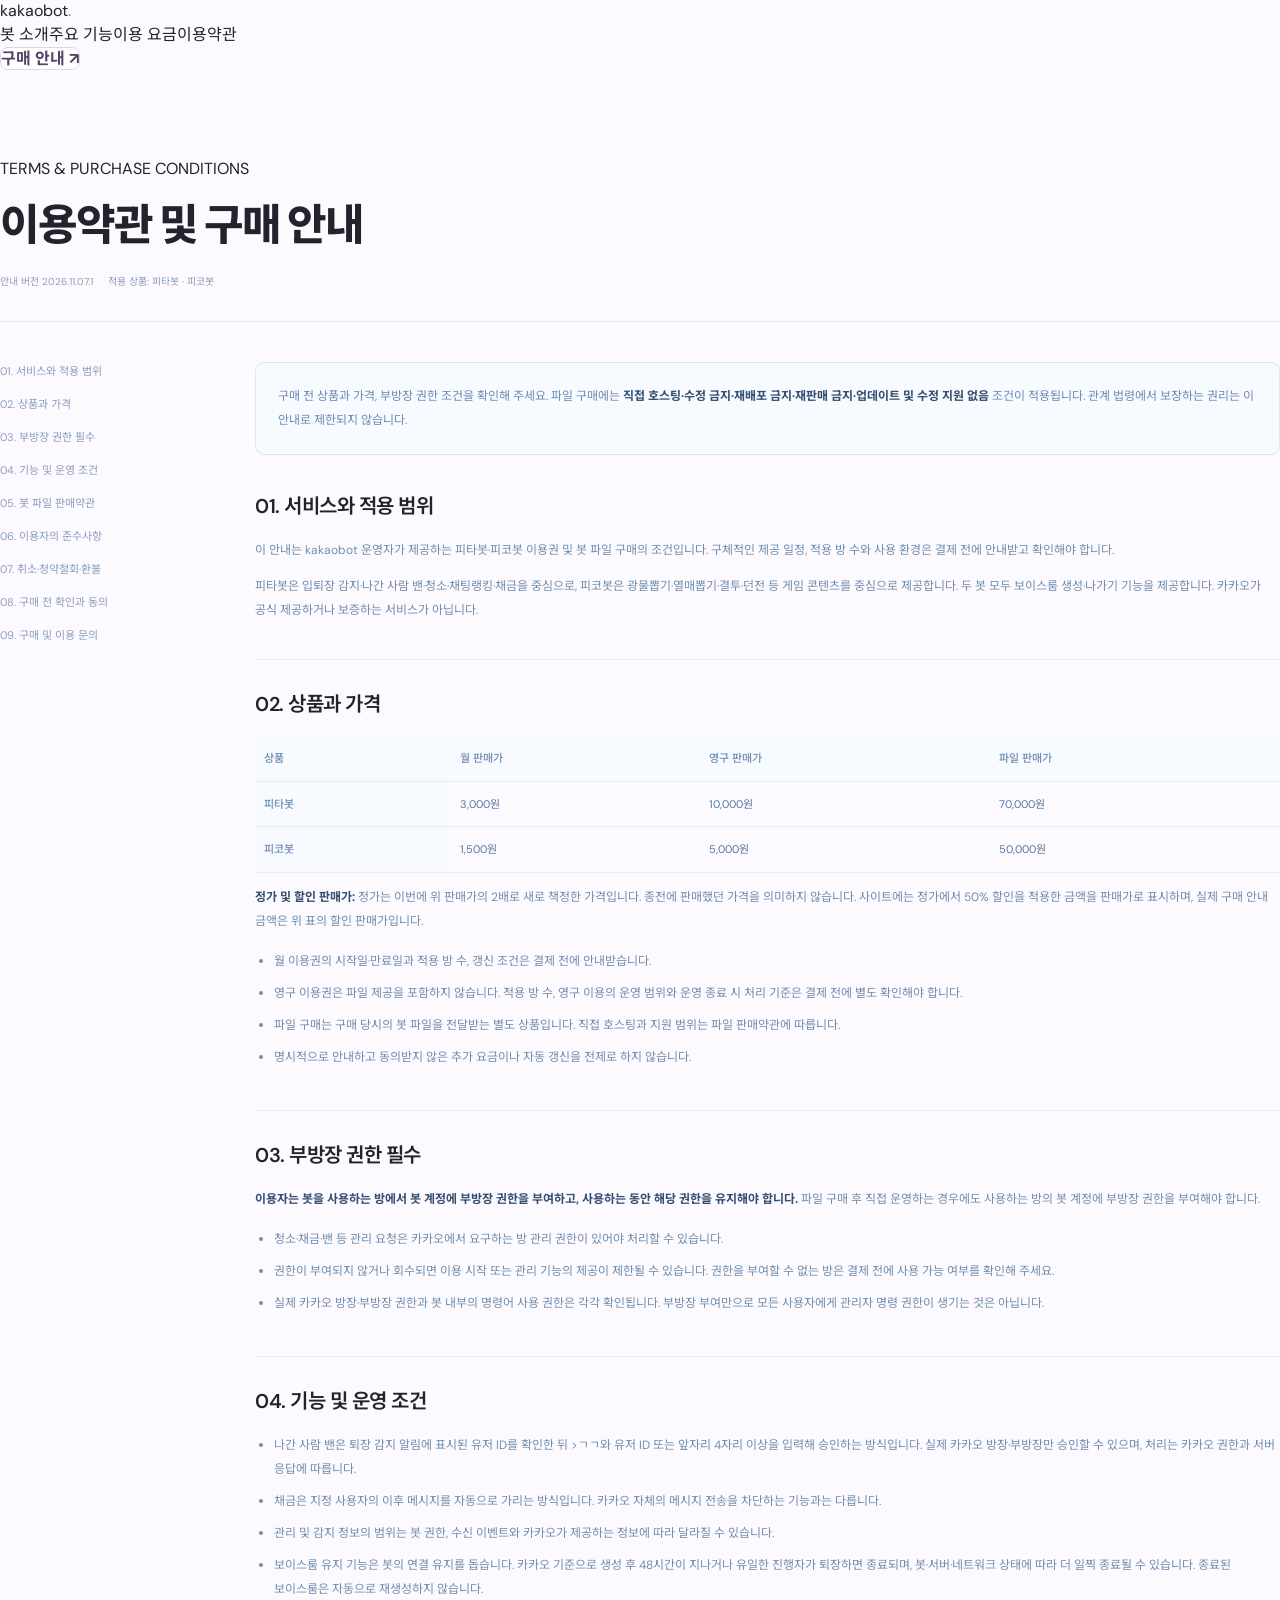
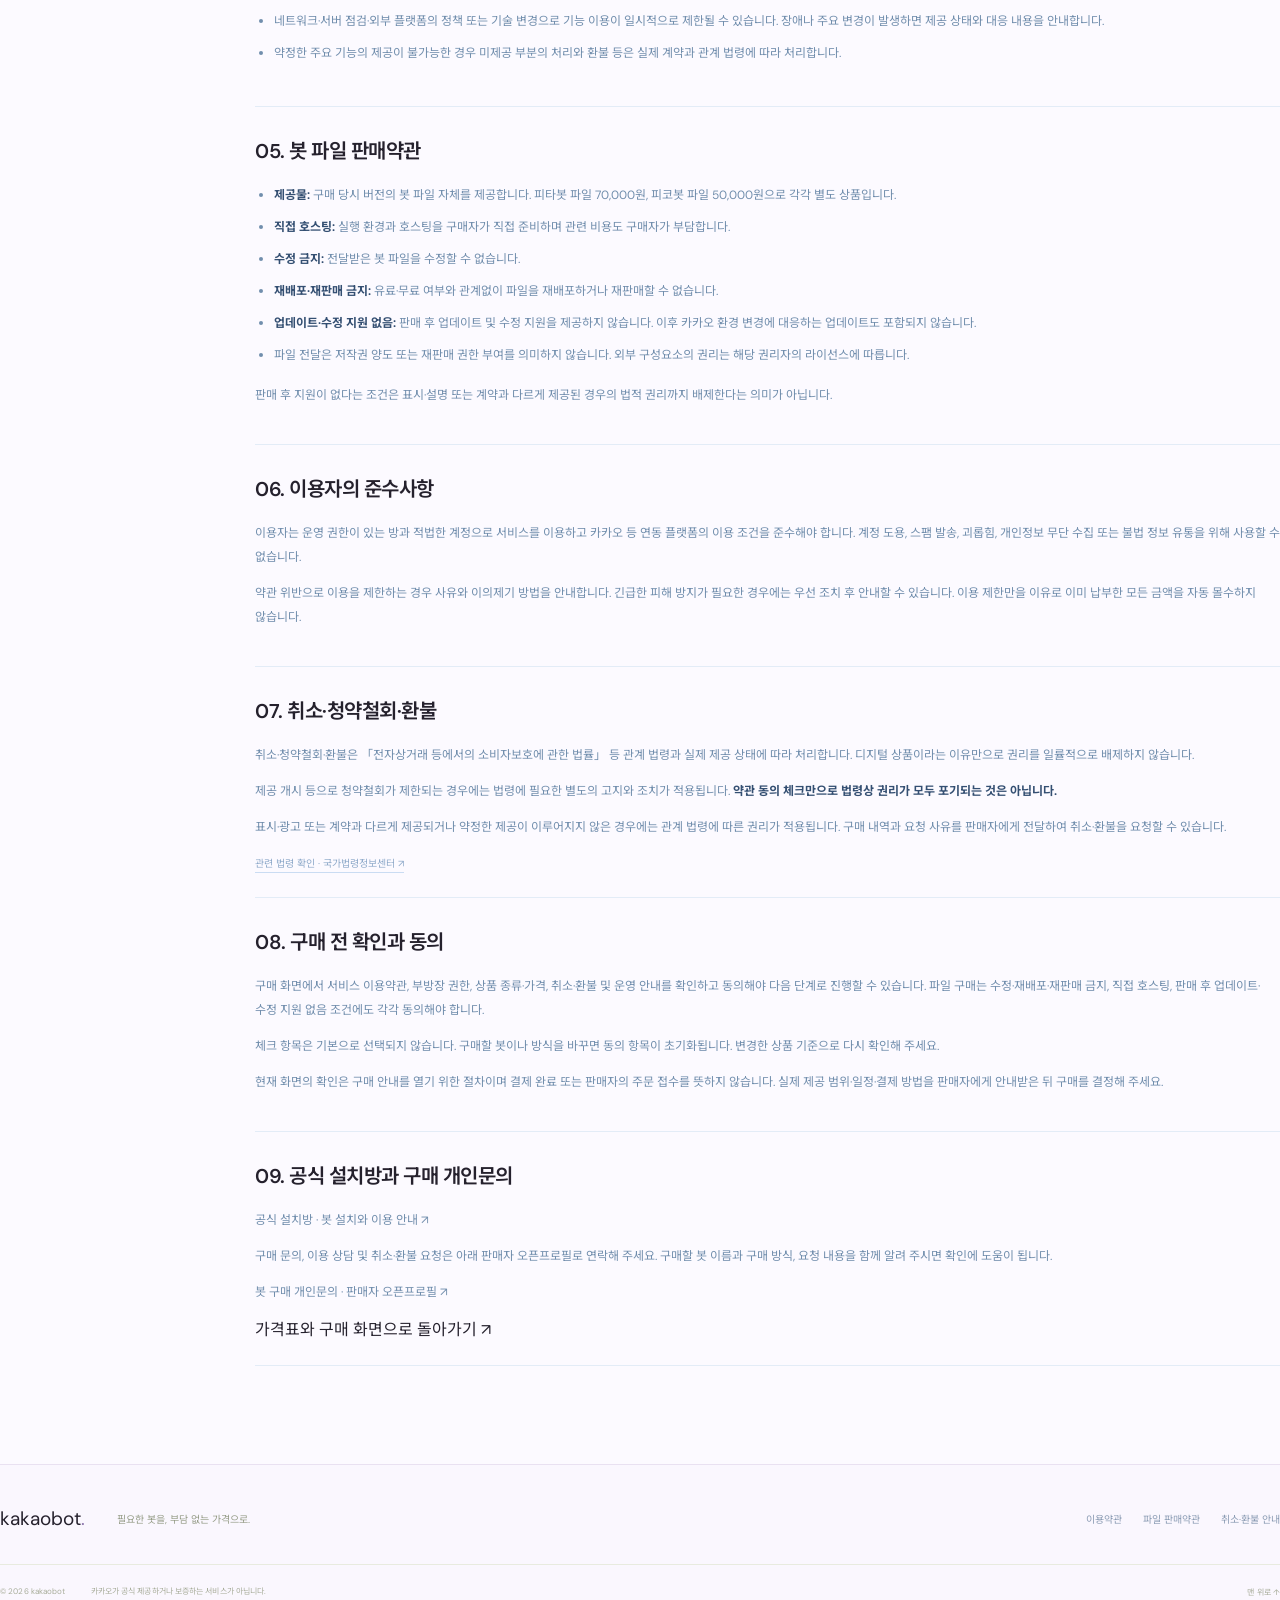
==== terms/index.html @ 2b7bf0dc "Add the kakaobot website for GitHub Pages" ====
<!doctype html><html lang="ko"><head><meta charset="utf-8"><meta name="viewport" content="width=device-width,initial-scale=1"><meta name="theme-color" content="#fcfaff"><title>이용약관 및 구매 안내 | kakaobot</title><link rel="icon" href="../favicon.svg"><link rel="stylesheet" href="../style.css"></head><body><header class="site-header">
  <div class="nav-wrap">
    <a href="../" class="brand" aria-label="kakaobot 홈"><span class="brand-symbol"><i></i><i></i></span><span>kakaobot<span class="brand-dot">.</span></span></a>
    <nav aria-label="주 메뉴"><a href="../#bots">봇 소개</a><a href="../#features">주요 기능</a><a href="../#pricing">이용 요금</a><a href="./">이용약관</a></nav>
    <a class="nav-cta" href="../#pricing">구매 안내 ↗</a>
  </div>
</header><main id="main"><section class="section-wrap terms-hero"><p class="eyebrow">TERMS & PURCHASE CONDITIONS</p><h1>이용약관 및 구매 안내</h1><div class="terms-meta"><span>안내 버전 2026.11.07.1</span><span>적용 상품: 피타봇 · 피코봇</span></div></section><div class="section-wrap terms-layout"><nav class="terms-nav" aria-label="약관 목차"><a href="#service">01. 서비스와 적용 범위</a><a href="#products">02. 상품과 가격</a><a href="#permission">03. 부방장 권한 필수</a><a href="#operation">04. 기능 및 운영 조건</a><a href="#files">05. 봇 파일 판매약관</a><a href="#conduct">06. 이용자의 준수사항</a><a href="#refund">07. 취소·청약철회·환불</a><a href="#agreement">08. 구매 전 확인과 동의</a><a href="#contact">09. 구매 및 이용 문의</a></nav><div class="terms-content"><div class="terms-lead">구매 전 상품과 가격, 부방장 권한 조건을 확인해 주세요. 파일 구매에는 <strong>직접 호스팅·수정 금지·재배포 금지·재판매 금지·업데이트 및 수정 지원 없음</strong> 조건이 적용됩니다. 관계 법령에서 보장하는 권리는 이 안내로 제한되지 않습니다.</div><section id="service"><h2>01. 서비스와 적용 범위</h2><p>이 안내는 kakaobot 운영자가 제공하는 피타봇·피코봇 이용권 및 봇 파일 구매의 조건입니다. 구체적인 제공 일정, 적용 방 수와 사용 환경은 결제 전에 안내받고 확인해야 합니다.</p><p>피타봇은 입퇴장 감지·나간 사람 밴·청소·채팅랭킹·채금을 중심으로, 피코봇은 광물뽑기·열매뽑기·결투·던전 등 게임 콘텐츠를 중심으로 제공합니다. 두 봇 모두 보이스룸 생성·나가기 기능을 제공합니다. 카카오가 공식 제공하거나 보증하는 서비스가 아닙니다.</p></section><section id="products"><h2>02. 상품과 가격</h2><table class="terms-table"><thead><tr><th scope="col">상품</th><th scope="col">월 판매가</th><th scope="col">영구 판매가</th><th scope="col">파일 판매가</th></tr></thead><tbody><tr><th scope="row">피타봇</th><td>3,000원</td><td>10,000원</td><td>70,000원</td></tr><tr><th scope="row">피코봇</th><td>1,500원</td><td>5,000원</td><td>50,000원</td></tr></tbody></table><p><strong>정가 및 할인 판매가:</strong> 정가는 이번에 위 판매가의 2배로 새로 책정한 가격입니다. 종전에 판매했던 가격을 의미하지 않습니다. 사이트에는 정가에서 50% 할인을 적용한 금액을 판매가로 표시하며, 실제 구매 안내 금액은 위 표의 할인 판매가입니다.</p><ul><li>월 이용권의 시작일·만료일과 적용 방 수, 갱신 조건은 결제 전에 안내받습니다.</li><li>영구 이용권은 파일 제공을 포함하지 않습니다. 적용 방 수, 영구 이용의 운영 범위와 운영 종료 시 처리 기준은 결제 전에 별도 확인해야 합니다.</li><li>파일 구매는 구매 당시의 봇 파일을 전달받는 별도 상품입니다. 직접 호스팅과 지원 범위는 파일 판매약관에 따릅니다.</li><li>명시적으로 안내하고 동의받지 않은 추가 요금이나 자동 갱신을 전제로 하지 않습니다.</li></ul></section><section id="permission"><h2>03. 부방장 권한 필수</h2><p><strong>이용자는 봇을 사용하는 방에서 봇 계정에 부방장 권한을 부여하고, 사용하는 동안 해당 권한을 유지해야 합니다.</strong> 파일 구매 후 직접 운영하는 경우에도 사용하는 방의 봇 계정에 부방장 권한을 부여해야 합니다.</p><ul><li>청소·채금·밴 등 관리 요청은 카카오에서 요구하는 방 관리 권한이 있어야 처리할 수 있습니다.</li><li>권한이 부여되지 않거나 회수되면 이용 시작 또는 관리 기능의 제공이 제한될 수 있습니다. 권한을 부여할 수 없는 방은 결제 전에 사용 가능 여부를 확인해 주세요.</li><li>실제 카카오 방장·부방장 권한과 봇 내부의 명령어 사용 권한은 각각 확인됩니다. 부방장 부여만으로 모든 사용자에게 관리자 명령 권한이 생기는 것은 아닙니다.</li></ul></section><section id="operation"><h2>04. 기능 및 운영 조건</h2><ul><li>나간 사람 밴은 퇴장 감지 알림에 표시된 유저 ID를 확인한 뒤 &gt;ㄱㄱ와 유저 ID 또는 앞자리 4자리 이상을 입력해 승인하는 방식입니다. 실제 카카오 방장·부방장만 승인할 수 있으며, 처리는 카카오 권한과 서버 응답에 따릅니다.</li><li>채금은 지정 사용자의 이후 메시지를 자동으로 가리는 방식입니다. 카카오 자체의 메시지 전송을 차단하는 기능과는 다릅니다.</li><li>관리 및 감지 정보의 범위는 봇 권한, 수신 이벤트와 카카오가 제공하는 정보에 따라 달라질 수 있습니다.</li><li>보이스룸 유지 기능은 봇의 연결 유지를 돕습니다. 카카오 기준으로 생성 후 48시간이 지나거나 유일한 진행자가 퇴장하면 종료되며, 봇·서버·네트워크 상태에 따라 더 일찍 종료될 수 있습니다. 종료된 보이스룸은 자동으로 재생성하지 않습니다.</li><li>네트워크·서버 점검·외부 플랫폼의 정책 또는 기술 변경으로 기능 이용이 일시적으로 제한될 수 있습니다. 장애나 주요 변경이 발생하면 제공 상태와 대응 내용을 안내합니다.</li><li>약정한 주요 기능의 제공이 불가능한 경우 미제공 부분의 처리와 환불 등은 실제 계약과 관계 법령에 따라 처리합니다.</li></ul></section><section id="files"><h2>05. 봇 파일 판매약관</h2><ul><li><strong>제공물:</strong> 구매 당시 버전의 봇 파일 자체를 제공합니다. 피타봇 파일 70,000원, 피코봇 파일 50,000원으로 각각 별도 상품입니다.</li><li><strong>직접 호스팅:</strong> 실행 환경과 호스팅을 구매자가 직접 준비하며 관련 비용도 구매자가 부담합니다.</li><li><strong>수정 금지:</strong> 전달받은 봇 파일을 수정할 수 없습니다.</li><li><strong>재배포·재판매 금지:</strong> 유료·무료 여부와 관계없이 파일을 재배포하거나 재판매할 수 없습니다.</li><li><strong>업데이트·수정 지원 없음:</strong> 판매 후 업데이트 및 수정 지원을 제공하지 않습니다. 이후 카카오 환경 변경에 대응하는 업데이트도 포함되지 않습니다.</li><li>파일 전달은 저작권 양도 또는 재판매 권한 부여를 의미하지 않습니다. 외부 구성요소의 권리는 해당 권리자의 라이선스에 따릅니다.</li></ul><p>판매 후 지원이 없다는 조건은 표시·설명 또는 계약과 다르게 제공된 경우의 법적 권리까지 배제한다는 의미가 아닙니다.</p></section><section id="conduct"><h2>06. 이용자의 준수사항</h2><p>이용자는 운영 권한이 있는 방과 적법한 계정으로 서비스를 이용하고 카카오 등 연동 플랫폼의 이용 조건을 준수해야 합니다. 계정 도용, 스팸 발송, 괴롭힘, 개인정보 무단 수집 또는 불법 정보 유통을 위해 사용할 수 없습니다.</p><p>약관 위반으로 이용을 제한하는 경우 사유와 이의제기 방법을 안내합니다. 긴급한 피해 방지가 필요한 경우에는 우선 조치 후 안내할 수 있습니다. 이용 제한만을 이유로 이미 납부한 모든 금액을 자동 몰수하지 않습니다.</p></section><section id="refund"><h2>07. 취소·청약철회·환불</h2><p>취소·청약철회·환불은 「전자상거래 등에서의 소비자보호에 관한 법률」 등 관계 법령과 실제 제공 상태에 따라 처리합니다. 디지털 상품이라는 이유만으로 권리를 일률적으로 배제하지 않습니다.</p><p>제공 개시 등으로 청약철회가 제한되는 경우에는 법령에 필요한 별도의 고지와 조치가 적용됩니다. <strong>약관 동의 체크만으로 법령상 권리가 모두 포기되는 것은 아닙니다.</strong></p><p>표시·광고 또는 계약과 다르게 제공되거나 약정한 제공이 이루어지지 않은 경우에는 관계 법령에 따른 권리가 적용됩니다. 구매 내역과 요청 사유를 판매자에게 전달하여 취소·환불을 요청할 수 있습니다.</p><a class="terms-source" href="https://www.law.go.kr/LSW/lsInfoP.do?efYd=20260721&lsiSeq=282793" target="_blank" rel="noopener">관련 법령 확인 · 국가법령정보센터 ↗</a></section><section id="agreement"><h2>08. 구매 전 확인과 동의</h2><p>구매 화면에서 서비스 이용약관, 부방장 권한, 상품 종류·가격, 취소·환불 및 운영 안내를 확인하고 동의해야 다음 단계로 진행할 수 있습니다. 파일 구매는 수정·재배포·재판매 금지, 직접 호스팅, 판매 후 업데이트·수정 지원 없음 조건에도 각각 동의해야 합니다.</p><p>체크 항목은 기본으로 선택되지 않습니다. 구매할 봇이나 방식을 바꾸면 동의 항목이 초기화됩니다. 변경한 상품 기준으로 다시 확인해 주세요.</p><p>현재 화면의 확인은 구매 안내를 열기 위한 절차이며 결제 완료 또는 판매자의 주문 접수를 뜻하지 않습니다. 실제 제공 범위·일정·결제 방법을 판매자에게 안내받은 뒤 구매를 결정해 주세요.</p></section><section id="contact"><h2>09. 공식 설치방과 구매 개인문의</h2><p><a class="underlined-link" href="https://open.kakao.com/o/pg3SsNPi" target="_blank" rel="noopener">공식 설치방 · 봇 설치와 이용 안내 ↗</a></p><p>구매 문의, 이용 상담 및 취소·환불 요청은 아래 판매자 오픈프로필로 연락해 주세요. 구매할 봇 이름과 구매 방식, 요청 내용을 함께 알려 주시면 확인에 도움이 됩니다.</p><p><a class="underlined-link" href="https://open.kakao.com/o/sfjzPrdi" target="_blank" rel="noopener">봇 구매 개인문의 · 판매자 오픈프로필 ↗</a></p><a class="underlined-link" href="../#pricing">가격표와 구매 화면으로 돌아가기 ↗</a></section></div></div></main><footer><div class="section-wrap footer-top"><a href="../" class="brand"><span class="brand-symbol"><i></i><i></i></span><span>kakaobot<span class="brand-dot">.</span></span></a><p>필요한 봇을, 부담 없는 가격으로.</p><div class="footer-terms"><a href="./">이용약관</a><a href="./#files">파일 판매약관</a><a href="./#refund">취소·환불 안내</a></div></div><div class="section-wrap footer-bottom"><span>© 2026 kakaobot</span><p>카카오가 공식 제공하거나 보증하는 서비스가 아닙니다.</p><a href="../">맨 위로 ↑</a></div></footer></body></html>
---- style.css ----
@import url('https://fonts.googleapis.com/css2?family=DM+Sans:wght@400;500;600;700&family=Noto+Sans+KR:wght@400;500;600;700;800;900&display=swap');
:root{--ink:#252721;--muted:#777970;--paper:#faf9f6;--line:#e7e6df;--orange:#e97743;--purple:#9164c9;--radius:24px}*{box-sizing:border-box}html{scroll-behavior:smooth;scroll-padding-top:100px}body{margin:0;background:var(--paper);color:var(--ink);font-family:'DM Sans','Noto Sans KR',sans-serif;-webkit-font-smoothing:antialiased;word-break:keep-all}button,input,select,textarea{font:inherit}button,a{-webkit-tap-highlight-color:transparent}button{cursor:pointer}a{color:inherit;text-decoration:none}button{color:inherit}svg{width:24px;height:24px;flex-shrink:0}.svg-library{position:absolute;width:0;height:0;overflow:hidden}button:focus-visible,a:focus-visible,summary:focus-visible,…3780 tokens truncated…adius:18px;display:grid;grid-template-columns:1fr 1.55fr;padding:35px 38px;gap:45px}.policy-icon{font-size:25px;color:#a9b199;display:block;margin-bottom:13px}.file-policy h3{font-size:23px;line-height:1.55;letter-spacing:-.8px;margin:0 0 14px}.file-policy>div p{font-size:10px;color:#969f86;line-height:1.8;margin:0}.file-policy ul{padding:0;margin:0;list-style:none;display:grid;grid-template-columns:1fr 1fr;gap:25px 28px}.file-policy li{display:flex;align-items:flex-start;gap:10px}.file-policy li>span{font-size:9px;color:#b2baa4;padding-top:3px}.file-policy b{font-size:11px;font-weight:600}.file-policy li p{font-size:10px;line-height:1.8;color:#98a08c;margin:6px 0 0}.faq-section{display:grid;grid-template-columns:1fr 1.6fr;gap:75px;padding-top:20px;padding-bottom:104px}.faq-section .eyebrow{color:#929984;margin-bottom:17px}.faq-section>div>p:not(.eyebrow){font-size:11px;color:#969d8a;line-height:1.8;margin-top:21px}.faq-list{border-top:1px solid #dfe4d5}.faq-list details{border-bottom:1px solid #dfe4d5;padding:0}.faq-list summary{font-size:12px;font-weight:500;list-style:none;cursor:pointer;display:flex;justify-content:space-between;align-items:center;gap:20px;padding:24px 0;line-height:1.6}.faq-list summary::-webkit-details-marker{display:none}.faq-list summary>span{font-size:20px;color:#a8b196;font-weight:400;flex-shrink:0;transition:transform .2s}.faq-list details[open] summary>span{transform:rotate(45deg)}.faq-list details>p{font-size:11px;line-height:1.95;color:#8b957c;margin:0 24px 24px 0}.closing{text-align:center;background:#eee9e0;border:1px solid #e7e1d4;border-radius:24px;padding:52px 24px 49px;position:relative;overflow:hidden;margin-bottom:74px}.closing .eyebrow{font-size:9px;color:#9e9886;margin-bottom:14px}.closing h2{font-size:34px;line-height:1.5;letter-spacing:-1.5px;margin:0 0 27px}.closing .button{font-size:11px;padding:14px 20px}.closing-spark{font-size:130px;color:#ded4c0;position:absolute;left:8%;bottom:22px;transform:rotate(-10deg);line-height:1}.closing:after{content:'';position:absolute;right:-40px;top:-100px;width:300px;height:300px;border:1px solid #e0d8c6;border-radius:50%;pointer-events:none}footer{border-top:1px solid var(--line);padding:36px 0 22px}.footer-top{display:flex;align-items:center;gap:32px}.footer-top .brand{font-size:19px}.footer-top .brand-symbol{transform:scale(.85) rotate(-15deg);transform-origin:left center;width:24px}.footer-top>p{font-size:10px;color:#969d88}.footer-top>a:last-child{margin-left:auto;font-size:10px;color:#7e8872}.footer-top>a:last-child span{margin-left:15px}.footer-bottom{display:flex;align-items:center;gap:25px;margin-top:28px;padding-top:19px;border-top:1px solid #e8ebdf;color:#a8ad9a;font-size:8px;letter-spacing:.1px}.footer-bottom p{margin:0;line-height:1.8}.footer-bottom>a{margin-left:auto;white-space:nowrap}dialog{max-width:calc(100% - 32px);width:480px;border:1px solid #e5e5db;border-radius:22px;background:var(--paper);padding:0;color:var(--ink);box-shadow:0 35px 120px #252d2440}dialog::backdrop{background:#252b2270;backdrop-filter:blur(6px)}.order-modal{padding:34px;position:relative}.modal-close{position:absolute;right:18px;top:15px;border:0;background:transparent;font-size:29px;font-weight:400;color:#919782;padding:2px 5px;line-height:1}.order-modal .eyebrow{font-size:9px;color:#9c9c88;margin-bottom:18px}.order-modal h2{font-size:26px;letter-spacing:-1.2px;line-height:1.5;margin-right:10px}.modal-description{font-size:11px;color:#939a84;line-height:1.8;margin:10px 0 23px}.order-fields{display:grid;grid-template-columns:1fr 1fr;gap:12px}.order-fields label{font-size:10px;color:#949b85}.order-fields select{margin-top:8px;border:1px solid #dedfd3;background:white;border-radius:8px;padding:11px 8px;width:100%;font-size:12px;color:#535b46}.order-total{display:flex;justify-content:space-between;align-items:center;border-top:1px solid #e3e6d7;border-bottom:1px solid #e3e6d7;padding:18px 0;margin-top:20px;gap:15px;font-size:12px}.order-total strong{font-size:25px;letter-spacing:-1px}.order-conditions{font-size:10px;line-height:1.9;padding-left:16px;color:#8b947b;margin:16px 0}.contact-notice{padding:14px;background:#eeefe7;border-radius:8px;margin:20px 0 16px;font-size:10px;color:#879274}.contact-notice b{font-weight:600;color:#717d5e}.contact-notice p{margin:5px 0 0;font-size:10px;line-height:1.8}.copy-order{width:100%;font-size:12px;gap:10px}.order-text{width:100%;height:140px;background:#fff;border:1px solid #ddd;border-radius:8px;padding:10px;margin-top:12px;font-size:11px;color:#5b6450}.copy-fallback{border:0;background:transparent;text-decoration:underline;margin:14px auto 0;font-size:11px}.toast{position:fixed;bottom:30px;left:50%;transform:translate(-50%,20px);z-index:100;background:#2c3425;color:#fff;padding:13px 21px;border-radius:10px;font-size:12px;opacity:0;pointer-events:none;transition:opacity .2s,transform .2s;max-width:calc(100% - 32px);text-align:center;line-height:1.7}.toast.visible{opacity:1;transform:translate(-50%,0)}body.modal-open{overflow:hidden}.demo-gem{display:flex;align-items:center;gap:12px}.demo-gem svg{width:40px;height:45px}.demo-gem p{margin:0}.pico-bubble{background:#f2ecf9}.demo-line{display:block;color:#a0a391;font-size:9px;margin-top:5px}.animate-in{animation:appear .25s ease-out}@keyframes appear{from{opacity:.3;transform:translateY(5px)}to{opacity:1;transform:translateY(0)}}
@media(min-width:1500px){.hero{min-height:710px}.hero h1{font-size:82px}.hero-visual{padding-right:32px}.chat-preview{max-width:420px}.hero-description{font-size:17px}}
@media(max-width:1100px){.section-wrap{width:calc(100% - 72px)}.nav-wrap{width:calc(100% - 60px)}.hero{gap:20px}.hero h1{font-size:65px;letter-spacing:-4px}.hero-actions{gap:18px}.hero-actions .button{padding:16px 17px;font-size:11px;gap:13px}.hero-actions .text-link{font-size:11px}.orbit{width:400px;height:400px;top:24px}.top-label{right:-1px}.bottom-label{left:-7px}.hero-visual{padding-left:12px;padding-right:12px}.product-copy{padding:26px}.product-title-row{align-items:flex-start}.category-tag{font-size:6px}.product-title-row h3 span{display:block;margin:5px 0 0}.chip-one{left:30px}.chip-two{right:23px}.feature-layout{gap:22px;grid-template-columns:1.3fr 1fr}.feature-detail{padding:24px}.feature-button{padding:17px;min-height:145px}.file-policy{gap:30px;padding:31px}.faq-section{gap:45px}.closing-spark{left:6%;font-size:100px}}
@media(max-width:800px){.section-wrap{width:calc(100% - 44px)}.nav-wrap{width:calc(100% - 40px)}.brand{font-size:19px}.brand-symbol{transform:scale(.85) rotate(-15deg);transform-origin:left center;width:24px}nav{gap:19px;font-size:11px}nav a:last-child{display:none}.nav-cta{font-size:10px;padding:10px 13px;gap:10px}.site-header{height:73px}.hero{grid-template-columns:1fr 1fr;gap:17px;padding-top:80px;padding-bottom:88px;min-height:580px}.hero h1{font-size:52px;letter-spacing:-3.3px}.hero .eyebrow{font-size:8px;letter-spacing:1px}.hero-description{font-size:12px;line-height:1.9}.hero-actions{flex-wrap:wrap;gap:15px}.hero-actions .button{font-size:10px}.hero-footnote{font-size:8px;margin-top:26px}.mini-bot{width:23px;height:23px;font-size:9px}.chat-top{padding:16px}.chat-top b{font-size:10px}.chat-top small{font-size:8px}.chat-room-icon{width:29px;height:29px;font-size:16px}.chat-switch{margin:12px 13px 0}.chat-switch button{font-size:9px;padding:7px 2px}.chat-body{padding:18px 13px 14px;min-height:265px}.chat-bubble{font-size:9px;padding:10px;max-width:210px}.chat-name{font-size:8px}.chat-avatar{width:24px;height:24px;border-radius:8px;font-size:10px}.chat-message{gap:6px}.chat-notice{font-size:8px}.chat-bottom{padding:12px;font-size:7px;gap:9px}.floating-label{font-size:8px;padding:9px 10px}.top-label{top:8px;right:-8px}.bottom-label{bottom:5px;left:-20px}.bottom-label svg{width:22px;height:22px}.orbit{width:320px;height:320px;top:52px;left:-10px}.sparkle-one{font-size:25px;left:-5px;top:13px}.sparkle-two{font-size:33px;right:-7px;bottom:40px}.strip-inner>span{font-size:7px;letter-spacing:.6px}.strip-inner p{font-size:10px}.strip-end{display:none!important}.bots-section{padding-top:76px;padding-bottom:75px}.section-heading{gap:22px;margin-bottom:30px}.section-heading h2,h2{font-size:31px;letter-spacing:-1.5px}.eyebrow{font-size:8px;letter-spacing:1.4px}.section-heading>p{font-size:10px}.product-grid{gap:18px}.product-art{height:220px}.art-kicker{font-size:6px;left:20px}.product-illustration{width:99px;height:119px}.gem-art{width:113px;height:120px}.chip-one{left:20px;top:84px}.chip-two{right:18px;bottom:48px}.art-chip{font-size:8px;padding:7px 9px}.art-star{right:29px;top:67px;font-size:28px}.pico-art .art-star{font-size:25px}.art-orbit{width:240px;height:240px;left:calc(50% - 120px)}.art-number{left:21px;font-size:7px}.product-copy{padding:23px}.product-title-row h3{font-size:16px}.category-tag{display:none}.product-title-row h3 span{display:inline-block;margin:0 0 0 5px;font-size:7px}.product-copy h4{font-size:25px;margin-top:19px}.product-copy>p{font-size:10px}.desktop-br{display:none}.product-tags{gap:5px}.product-tags>span{font-size:8px;padding:5px 7px}.product-card-bottom strong{font-size:22px}.product-card-bottom small{font-size:9px}.feature-section{padding-top:73px;padding-bottom:55px}.feature-layout{grid-template-columns:1fr 1fr;gap:17px}.feature-list{gap:10px}.feature-button{padding:13px;min-height:142px}.feature-button h3{font-size:10px}.feature-button p{font-size:8px}.feature-symbol{font-size:15px;margin-bottom:10px}.feature-detail{padding:21px}.feature-detail h3{font-size:22px}.feature-detail .detail-description{font-size:10px}.command-box{padding:12px;min-height:60px}.command-box code{font-size:10px}.detail-caption{font-size:8px}.detail-topline{font-size:7px;letter-spacing:1px}.detail-footer{font-size:6px;letter-spacing:1px}.pill-tabs button{padding:10px 19px;font-size:11px}.pricing-section{padding-top:78px;padding-bottom:70px}.pricing-head h2{font-size:33px}.file-policy{padding:26px;grid-template-columns:1fr 1.6fr;gap:25px}.file-policy h3{font-size:20px}.file-policy ul{gap:23px 17px}.file-policy b{font-size:10px}.file-policy li p{font-size:9px}.file-policy>div p{font-size:9px}.price-card{padding:25px}.price-amount{font-size:36px}.faq-section{padding-bottom:75px;gap:32px;grid-template-columns:1fr 1.5fr}.faq-section h2{font-size:30px}.faq-section>div>p:not(.eyebrow){font-size:10px}.faq-list summary{font-size:10px;padding:21px 0}.faq-list details>p{font-size:10px}.closing{padding:42px 20px;margin-bottom:55px}.closing h2{font-size:29px}.closing-spark{left:4%;font-size:78px;bottom:50px}.footer-top{gap:21px}.footer-top>p{font-size:9px}.footer-top>a:last-child{font-size:9px}.footer-bottom{font-size:7px}}
@media(max-width:600px){html{scroll-padding-top:85px}.section-wrap{width:calc(100% - 40px)}.nav-wrap{width:calc(100% - 36px);gap:15px}.site-header{height:68px}.brand{font-size:18px;gap:7px}.brand b{font-size:16px}.brand-symbol{width:23px}.nav-wrap nav{display:none}.nav-cta{font-size:10px;padding:9px 12px}.hero{display:flex;flex-direction:column;align-items:stretch;padding-top:51px;padding-bottom:45px;gap:36px;min-height:0}.hero-copy{text-align:center}.hero .eyebrow{justify-content:center;font-size:8px;letter-spacing:1.1px;margin-bottom:20px}.tiny-star{font-size:19px}.hero h1{font-size:59px;letter-spacing:-4.2px;line-height:1.22;margin-bottom:21px}.hero-description{font-size:12px;line-height:1.95;margin-bottom:24px}.hero-actions{justify-content:center;gap:19px}.hero-actions .button{padding:14px 17px;font-size:10px;gap:15px}.hero-actions .text-link{font-size:10px}.hero-footnote{justify-content:center;margin-top:23px;font-size:8px}.hero-visual{padding:18px 18px 25px;width:min(360px,100%);margin:0 auto}.chat-preview{transform:rotate(-2deg)}.chat-body{min-height:256px;padding:19px 17px 14px}.chat-top{padding:15px 18px}.chat-switch{margin:13px 17px 0}.chat-switch button{font-size:9px;padding:7px}.chat-bubble{font-size:10px;max-width:235px}.chat-user .chat-bubble{font-size:9px}.chat-name{font-size:9px}.chat-avatar{width:27px;height:27px;font-size:10px}.chat-notice{font-size:8px;margin-bottom:18px}.chat-bottom{font-size:7px;padding:12px 18px}.floating-label{font-size:8px}.top-label{right:-1px;top:0}.bottom-label{left:-1px;bottom:4px}.orbit{width:340px;height:340px;left:calc(50% - 170px);top:27px}.sparkle-one{left:3px;top:3px}.sparkle-two{right:0;bottom:47px}.strip-inner{flex-direction:column;gap:8px;text-align:center;padding:18px 0}.strip-inner>span{font-size:7px;letter-spacing:1.1px}.strip-inner p{font-size:10px}.bots-section{padding-top:56px;padding-bottom:57px}.section-heading{flex-direction:column;align-items:flex-start;gap:17px;margin-bottom:26px}.section-heading h2,h2{font-size:29px;line-height:1.45;letter-spacing:-1.5px}.section-heading>p{font-size:10px}.section-heading .eyebrow{margin-bottom:13px}.product-grid{grid-template-columns:1fr;gap:22px}.product-art{height:229px}.art-kicker{top:21px;font-size:7px;letter-spacing:1px}.product-illustration{width:111px;height:129px}.gem-art{width:124px;height:130px}.art-chip{font-size:9px;padding:8px 11px}.chip-one{left:39px;top:84px}.chip-two{right:31px;bottom:56px}.art-star{right:45px;top:54px;font-size:32px}.pico-art .art-star{font-size:29px}.art-orbit{width:270px;height:270px;left:calc(50% - 135px)}.product-copy{padding:25px}.product-title-row h3{font-size:17px}.product-title-row h3 span{font-size:7px;margin-left:7px}.category-tag{display:block;font-size:6px}.product-copy h4{font-size:27px;margin:21px 0 14px}.product-copy>p{font-size:11px}.product-tags>span{font-size:8px}.product-card-bottom{margin-top:24px;padding-top:17px}.product-card-bottom small{font-size:10px}.product-card-bottom strong{font-size:24px}.feature-section{padding-top:56px;padding-bottom:39px}.feature-section .section-heading{gap:24px}.feature-tabs{align-self:stretch;display:flex;max-width:100%;padding:4px}.feature-tabs button{flex:1;text-align:center;font-size:11px;padding:10px 15px}.feature-tabs span{margin-left:17px}.feature-layout{grid-template-columns:1fr;gap:19px}.feature-list{gap:10px}.feature-button{min-height:136px;padding:17px}.feature-button h3{font-size:11px}.feature-button p{font-size:9px;line-height:1.8}.feature-symbol{font-size:17px;margin-bottom:12px}.feature-detail{padding:25px}.detail-topline{margin-bottom:23px;font-size:8px}.feature-detail h3{font-size:24px}.feature-detail .detail-description{font-size:11px;line-height:1.9}.command-box{padding:15px}.command-box code{font-size:11px}.detail-caption{font-size:9px}.detail-footer{font-size:7px}.feature-disclaimer{text-align:left;font-size:8px;margin-top:16px}.pricing-section{padding-top:58px;padding-bottom:53px}.pricing-head h2{font-size:30px}.pricing-head>p:not(.eyebrow){font-size:11px}.pricing-head .eyebrow{font-size:8px}.pricing-tabs{margin-top:25px;max-width:100%;padding:4px;display:flex;gap:2px}.pricing-tabs button{font-size:10px;flex:1;padding:10px 7px}.pricing-tabs span{margin-left:4px;font-size:10px}.price-grid{grid-template-columns:1fr;gap:17px;margin-top:25px}.price-card{padding:26px}.price-amount{font-size:40px}.price-identity h3{font-size:17px}.price-identity small{font-size:8px}.price-plan-tag{font-size:9px}.price-description,.price-card li{font-size:11px}.price-card>.button{font-size:11px}.plan-note{font-size:9px;margin-top:17px;text-align:left;padding:0 3px}.file-policy{margin-top:36px;padding:27px;grid-template-columns:1fr;gap:28px}.policy-icon{margin-bottom:10px}.file-policy h3{font-size:23px}.file-policy h3 br{display:none}.file-policy>div p{font-size:10px}.file-policy ul{grid-template-columns:1fr;gap:20px}.file-policy li{gap:12px}.file-policy b{font-size:11px}.file-policy li p{font-size:10px;margin-top:5px}.faq-section{grid-template-columns:1fr;gap:23px;padding-top:0;padding-bottom:52px}.faq-section h2{font-size:29px}.faq-section h2 br{display:none}.faq-section>div>p:not(.eyebrow){margin-top:15px;font-size:10px}.faq-section .eyebrow{margin-bottom:13px}.faq-list summary{font-size:11px;padding:21px 0;gap:15px}.faq-list details>p{font-size:10px;margin-right:10px}.closing{padding:37px 22px 35px;margin-bottom:42px;border-radius:17px}.closing .eyebrow{font-size:7px;letter-spacing:1.3px}.closing h2{font-size:26px;letter-spacing:-1.2px;position:relative;z-index:1}.closing .button{font-size:10px;position:relative;z-index:1}.closing-spark{left:-19px;bottom:15px;font-size:83px;opacity:.75}.closing:after{width:190px;height:190px;right:-90px;top:-70px}.footer-top{flex-wrap:wrap;gap:9px 17px}.footer-top .brand{font-size:17px}.footer-top>p{font-size:9px;margin:0}.footer-top>a:last-child{margin-left:0;width:100%;margin-top:14px;font-size:9px}.footer-bottom{gap:13px;flex-wrap:wrap;font-size:7px;margin-top:24px;position:relative}.footer-bottom p{width:100%;order:3}.footer-bottom>a{position:absolute;right:0;top:19px}footer{padding:29px 0 24px}.order-modal{padding:29px 24px}.order-modal h2{font-size:23px}.order-fields{gap:10px}.order-fields select{font-size:11px}.order-total strong{font-size:24px}.toast{font-size:11px;bottom:20px;width:max-content}}
@media(prefers-reduced-motion:reduce){html{scroll-behavior:auto}*,*:before,*:after{animation:none!important;transition:none!important}.product-card:hover,.button:hover{transform:none}}

#order-copy-feedback{font-size:10px;line-height:1.8;color:#7b886a;text-align:center;margin:12px 0 0;min-height:0}#order-copy-feedback:empty{display:none}.copy-order:disabled{opacity:.65;cursor:wait}

@media(max-width:600px){.hero-visual .orbit{width:100%;height:auto;aspect-ratio:1;left:0;top:27px}}
/* White edition */
:root{--paper:#fff;--ink:#17191e;--muted:#747984;--orange:#202735;--purple:#495fca;--line:#e9ebef}body{background:#fff}.site-header{background:#ffffffed;border-color:#f0f1f3;height:82px}.brand-symbol i{background:#202735}.brand-symbol i+i{background:#495fca}.brand-dot{color:#495fca}.nav-cta{background:#202735;color:white;border-color:#202735;border-radius:7px}.nav-cta:hover{background:#3c465a}.premium-hero{padding-top:61px;padding-bottom:37px}.premium-overline{font-size:9px;font-weight:600;letter-spacing:2px;color:#7d8491;display:flex;align-items:center;justify-content:center;gap:9px;margin:0}.premium-overline i{width:6px;height:6px;border-radius:50%;background:#1c2029}.premium-hero h1{text-align:center;font-size:53px;font-weight:800;line-height:1.38;letter-spacing:-3.2px;margin:22px 0 18px}.premium-hero h1>span{color:#707783}.premium-description{text-align:center;color:#777e8a;font-size:13px;line-height:1.9;margin:0}.premium-mobile-br{display:none}.premium-products{display:grid;grid-template-columns:1fr 1fr;gap:22px;margin-top:37px}.premium-product{border:1px solid #e3e6eb;border-radius:18px;padding:25px 28px 0;position:relative;overflow:hidden;background:#fff;transition:box-shadow .2s,border-color .2s}.premium-product:hover{border-color:#bcc3d0;box-shadow:0 14px 38px #1b24470a}.premium-card-top{display:flex;align-items:center;gap:12px;position:relative;z-index:2}.premium-symbol{width:39px;height:39px;background:#f1f2f5;border-radius:11px;display:grid;place-items:center;flex-shrink:0}.premium-symbol svg{width:23px;height:26px}.premium-pico .premium-symbol{background:#eef1fc}.premium-card-top>span:not(.premium-symbol){font-size:8px;letter-spacing:1.4px;color:#8d94a0;font-weight:600}.premium-card-top>i{font-size:19px;color:#9aa1ac;margin-left:auto;font-style:normal}.premium-card-body{padding-top:21px;position:relative}.premium-card-body>p:first-child{font-size:10px;line-height:1.7;color:#808894;margin:0 0 8px}.premium-card-body h2{font-size:35px;font-weight:800;letter-spacing:-1.5px;margin:0;display:flex;align-items:baseline;gap:11px;position:relative;z-index:1}.premium-card-body h2>small{font-size:10px;font-weight:500;letter-spacing:1.4px;color:#a0a7b3}.premium-card-body>p:last-of-type{font-size:12px;color:#707988;line-height:1.9;margin:12px 0 23px;position:relative;z-index:1}.premium-watermark{position:absolute;font-size:87px;line-height:1;font-weight:800;letter-spacing:-5px;color:#f1f3f6;right:-10px;top:38px;z-index:0;transform:rotate(-90deg);pointer-events:none}.premium-pico .premium-watermark{color:#f0f2fb}.premium-tags{padding:0;list-style:none;display:flex;gap:7px;flex-wrap:wrap;position:relative;z-index:1;margin:0 0 22px}.premium-tags li{padding:6px 8px;background:#f6f7f9;border:1px solid #edf0f4;border-radius:5px;font-size:9px;color:#697484}.premium-card-bottom{border-top:1px solid var(--line);padding:17px 0;display:flex;justify-content:space-between;align-items:center;gap:15px}.premium-card-bottom p{margin:0;display:flex;align-items:baseline;gap:5px}.premium-card-bottom p>span{color:#8c95a3;font-size:10px}.premium-card-bottom p>b{font-size:24px;font-weight:700;letter-spacing:-.7px}.premium-card-bottom button{border:0;background:transparent;display:flex;align-items:center;gap:17px;font-size:10px;font-weight:500;padding:7px 0}.premium-card-bottom button svg{width:16px;height:16px}.premium-pico .premium-card-bottom button{color:#495fca}.premium-note{display:flex;justify-content:space-between;align-items:center;gap:20px;margin-top:23px;font-size:9px;color:#9199a6}.premium-note a{color:#626d7d}.feature-section{background:#fbfcfd;border-color:#e9ebef;padding-top:80px}.pill-tabs{border-radius:8px;background:#edf0f4}.pill-tabs button{border-radius:5px;color:#929baa}.pill-tabs button[aria-selected=true]{color:#26324a}.feature-button{background:white;border-color:#e0e5ef}.feature-button[aria-pressed=true]{border-color:#657995;box-shadow:0 0 0 1px #657995}.pico-theme .feature-button[aria-pressed=true]{border-color:#768ccc;box-shadow:0 0 0 1px #768ccc}.feature-button p,.feature-detail .detail-description{color:#7e8b9e}.feature-symbol,.pico-theme .feature-symbol{color:#7c91b3}.feature-detail{background:#fff;border-color:#e0e6ee}.detail-footer{border-color:#e4ebf4}.command-box{background:#202b3e;border-color:#243449}.command-box code{color:#e5edf9}.feature-disclaimer,.plan-note{color:#95a3b6}.price-card{border-color:#e1e7ef}.price-icon{background:#edf0f5}.price-card.pico .price-icon{background:#eef1fc}.price-description,.price-card li{color:#7e8fa5}.price-card>.button{background:#202b3e;color:white;border-radius:7px}.price-card.pico>.button{background:#495fba;color:white}.file-policy{background:#fff;border-color:#e0e7f1;border-radius:12px}.file-policy>div p,.file-policy li p{color:#8d9db5}.file-policy b{color:#3c4d66}.faq-list{border-color:#dce5ef}.faq-list details{border-color:#dce5ef}.faq-list details>p{color:#8396af}.closing{background:#fff;border-color:#dce5ef;text-align:left;border-radius:12px;padding:35px}.closing h2{font-size:30px;position:relative;z-index:1}.closing-spark{display:none}.closing:after{display:none}footer{background:#fbfcfe;border-color:#e4ebf4}.footer-terms{display:flex;gap:21px;margin-left:auto;font-size:10px;color:#8a9bb3}.permission-banner{border:1px solid #e0e6ef;border-left:3px solid #566b8c;border-radius:9px;display:flex;gap:20px;align-items:center;padding:27px 28px;margin:38px 0 0;background:#fbfcfe}.permission-banner>div>span{font-size:8px;color:#7a8fab;font-weight:600;display:block;margin-bottom:7px}.permission-banner h3{font-size:16px;line-height:1.6;font-weight:600;letter-spacing:-.4px;margin:0 0 8px}.permission-banner p{font-size:10px;color:#8696ac;line-height:1.85;margin:0}.permission-banner>a{font-size:10px;color:#6e819c;margin-left:auto;white-space:nowrap}[hidden]{display:none!important}
/* Consent checkout */
dialog{width:550px;max-height:calc(100dvh - 40px);border-color:#dce6f3;border-radius:18px;background:#fff}.order-modal{padding:25px 32px 28px}.checkout-head{display:flex;align-items:center;justify-content:space-between;gap:20px;margin-bottom:23px}.checkout-head>b{font-size:13px;font-weight:800;letter-spacing:-.3px}.checkout-head .modal-close{position:static;font-size:26px;color:#91a1b7}.checkout-steps{display:flex;align-items:center;gap:16px;font-size:9px;color:#a6b3c7;border-bottom:1px solid #e3ebf5;padding-bottom:17px;margin-bottom:22px}.checkout-steps>.active{color:#334864;font-weight:600}.order-modal h2{font-size:25px;letter-spacing:-1px}.modal-description{color:#8497b1;font-size:11px}.order-fields label{color:#7e93af}.order-fields select{border-color:#d9e3f0;color:#344c6d;border-radius:6px}.order-total{border-color:#dfe8f4;color:#6e87a8;font-size:12px}.order-total strong{font-size:26px;color:#213c61}.order-type-note{font-size:10px;line-height:1.8;margin:11px 0 21px;color:#8da2bf}.agreement-heading{display:flex;align-items:center;justify-content:space-between;gap:15px;margin:24px 0 12px}.agreement-heading h3{font-size:14px;font-weight:600;margin:0}.agreement-heading>a{font-size:9px;color:#88a0c1}.check-all{background:#f3f6fb;border:1px solid #e2eaf6;border-radius:7px;padding:13px;display:flex;align-items:center;gap:9px;font-size:12px;font-weight:600;color:#344d70}.order-modal input[type=checkbox]{width:17px;height:17px;accent-color:#314d76;margin:0;cursor:pointer;flex-shrink:0}.agreement-row{display:flex;align-items:flex-start;gap:9px;padding:13px 2px 0}.agreement-row label{display:flex;align-items:flex-start;gap:9px;flex:1;cursor:pointer;min-width:0}.agreement-row input{margin-top:1px!important}.agreement-row span{font-size:10px;line-height:1.8;color:#6b84a5}.agreement-row em{font-size:9px;font-style:normal;color:#4d6e9d;margin-right:5px;white-space:nowrap}.agreement-row>a{font-size:9px;color:#99acc7;white-space:nowrap;padding-top:2px;text-decoration:underline;text-underline-offset:2px}#agreement-status{font-size:9px;line-height:1.8;color:#8fa5c2;margin:15px 0 18px}#agreement-status.complete{color:#486e9f}.order-continue,.copy-order,.contact-button{width:100%;font-size:11px;padding:15px 13px;gap:12px;border-radius:7px}.order-continue:disabled{background:#e6eaf0!important;color:#a2adbd;cursor:not-allowed;transform:none}.checkout-footnote{font-size:8px;color:#a3b4cb;text-align:center;margin:11px 0 0;line-height:1.8}.guide-notice{margin:24px 0 15px;border:1px solid #d8e6f6;background:#f5f9fe;border-radius:8px;padding:17px;color:#6d90ba;font-size:11px}.guide-notice>b{color:#4c719f;font-weight:600}.guide-notice p{font-size:11px;line-height:1.9;margin:8px 0 0}.guide-not-paid{font-size:9px;line-height:1.9;color:#95acca;margin:0 0 23px}.guide-agreements{padding:16px 0;border-bottom:1px solid #dfeaf7}.guide-agreements p{font-size:10px;color:#7092bc;line-height:1.9;margin:0 0 7px}.guide-agreements small{font-size:8px;color:#a3b9d4}.order-back{display:block;margin:20px auto 0;background:none;border:0;color:#88a5c9;font-size:10px;padding:5px}#order-copy-feedback{color:#7396c1}.copy-order{margin-top:11px;background:#eef2f8!important;color:#4d668a!important}.contact-button{background:#202b3e!important;color:white!important}
/* Terms */
.terms-hero{padding:60px 0 30px;border-bottom:1px solid #e2e9f2}.terms-hero h1{font-size:43px;font-weight:800;letter-spacing:-2px;line-height:1.4;margin:0 0 18px}.terms-meta{display:flex;gap:15px;color:#8b9fb9;font-size:10px;line-height:1.8}.terms-layout{display:grid;grid-template-columns:190px 1fr;gap:65px;padding-top:40px;padding-bottom:70px;align-items:start}.terms-nav{position:sticky;top:112px;display:flex;flex-direction:column;gap:17px;font-size:11px;color:#8b9fbb}.terms-lead{border:1px solid #dce7f4;background:#f7faff;border-radius:9px;padding:22px;color:#6d8bb2;font-size:12px;line-height:1.95;margin-bottom:35px}.terms-content{min-width:0}.terms-content section{scroll-margin-top:105px;padding-bottom:25px;margin-bottom:28px;border-bottom:1px solid #e3ecf7}.terms-content h2{font-size:20px;font-weight:600;line-height:1.6;letter-spacing:-.5px;margin-bottom:16px}.terms-content p,.terms-content li{font-size:12px;line-height:2;color:#718ead}.terms-content p{margin:12px 0}.terms-content ul{padding-left:19px}.terms-content li{margin:8px 0}.terms-content strong{color:#344f72}.terms-table{width:100%;border-collapse:collapse;font-size:11px;line-height:1.7}.terms-table th,.terms-table td{text-align:left;padding:13px 9px;border-bottom:1px solid #e3edf9}.terms-table th{color:#718fb4;font-weight:500;background:#f7faff}.terms-table td{color:#56779f}.terms-source{font-size:10px;color:#8faaca;border-bottom:1px solid #cadcf3;padding-bottom:2px}
@media(max-width:900px){.premium-hero h1{font-size:46px}.premium-product{padding:23px 22px 0}.premium-tags{gap:5px}.premium-tags li{font-size:8px;padding:5px 6px}.premium-watermark{font-size:70px;right:-22px;top:47px}.premium-card-body h2{font-size:30px}.premium-card-body h2>small{font-size:8px}.premium-card-bottom button{font-size:9px;gap:10px}.premium-card-bottom p>b{font-size:21px}.terms-layout{gap:35px;grid-template-columns:150px 1fr}.footer-terms{font-size:9px;gap:14px}}
@media(max-width:600px){.site-header{height:68px}.premium-hero{padding-top:38px;padding-bottom:29px}.premium-overline{font-size:7px;letter-spacing:1.4px}.premium-hero h1{font-size:35px;letter-spacing:-2px;line-height:1.45;margin:20px 0 14px}.premium-description{font-size:10px;line-height:1.95}.premium-mobile-br{display:block}.premium-products{grid-template-columns:1fr;gap:16px;margin-top:27px}.premium-product{padding:22px 23px 0;border-radius:13px}.premium-card-top{gap:10px}.premium-card-top>span:not(.premium-symbol){font-size:8px;letter-spacing:1.1px}.premium-symbol{width:35px;height:35px}.premium-card-body{padding-top:19px}.premium-card-body h2{font-size:32px;gap:10px}.premium-card-body h2>small{font-size:9px;letter-spacing:1px}.premium-card-body>p:first-child{font-size:9px;margin-bottom:7px}.premium-card-body>p:last-of-type{font-size:11px;line-height:1.9;margin-bottom:20px}.premium-watermark{font-size:75px;right:-14px;top:41px}.premium-tags{gap:5px;min-height:0;margin-bottom:20px}.premium-tags li{font-size:8px;padding:5px 7px}.premium-card-bottom{padding:15px 0;gap:10px}.premium-card-bottom p>b{font-size:23px}.premium-card-bottom p>span{font-size:9px}.premium-card-bottom button{font-size:10px;gap:15px}.premium-note{font-size:8px;line-height:1.8;gap:10px;flex-direction:column;align-items:flex-start;margin-top:20px}.permission-banner{padding:21px 19px;gap:17px;align-items:flex-start;flex-direction:column;border-radius:8px}.permission-banner h3{font-size:13px;line-height:1.75}.permission-banner p{font-size:9px;line-height:1.95}.permission-banner p br{display:none}.permission-banner>a{font-size:9px;margin-left:0}.footer-terms{margin-left:0;width:100%;gap:19px;font-size:9px;margin-top:12px}.closing{text-align:left;padding:27px}.closing h2{font-size:26px}dialog{max-height:calc(100dvh - 22px);border-radius:13px}.order-modal{padding:22px 21px 24px}.order-modal h2{font-size:23px;letter-spacing:-1px}.checkout-head>b{font-size:12px}.checkout-steps{font-size:8px;gap:12px}.order-total strong{font-size:23px}.agreement-row{gap:7px}.agreement-row em{font-size:8px}.agreement-row>a{font-size:8px}.check-all{font-size:11px;padding:12px}.order-continue{font-size:10px;gap:10px}.terms-hero{padding-top:40px;padding-bottom:27px}.terms-hero h1{font-size:32px;letter-spacing:-1.5px}.terms-meta{font-size:9px;flex-wrap:wrap;gap:8px 15px}.terms-layout{grid-template-columns:1fr;gap:25px;padding-top:27px}.terms-nav{position:static;flex-direction:row;flex-wrap:wrap;gap:10px 17px;font-size:10px;padding-bottom:23px;border-bottom:1px solid #e3edf9}.terms-lead{font-size:11px;padding:18px}.terms-content h2{font-size:18px}.terms-content p,.terms-content li{font-size:11px}.terms-table{font-size:9px}.terms-table th,.terms-table td{padding:11px 6px}}
/* Reference pricing and separate contact destinations */
.reference-price{display:flex;align-items:center;justify-content:space-between;gap:14px;margin-top:26px;color:#8897ac;font-size:10px;line-height:1.8}.reference-price del{margin-left:5px;color:#9daabd;text-decoration-thickness:1px}.reference-price b{background:#edf1fc;color:#526ab0;font-size:9px;font-weight:600;padding:4px 8px;border-radius:4px;white-space:nowrap}.current-price-label{font-size:9px;color:#8394af;line-height:1.8;margin:17px 0 0}.reference-price~.price-amount{margin-top:6px}.price-disclosure{font-size:9px;line-height:1.85;color:#99a9c0;margin:5px 0 15px}.price-description{margin-bottom:22px}.premium-price-stack{display:flex;flex-direction:column;gap:5px;min-width:0}.premium-card-bottom .premium-reference{font-size:8px;color:#9ca9bc;gap:5px}.premium-reference del{font-size:9px}.premium-card-bottom .mini-discount{background:#edf1fc;color:#526ab0;font-size:9px;font-weight:600;padding:3px 5px;border-radius:3px;margin-right:3px}.premium-reference-note{font-size:9px;color:#96a3b6;line-height:1.9;margin:19px 0 0}.premium-note{margin-top:12px}.order-reference .reference-price{margin-top:21px}.order-reference .current-price-label{display:none}.order-reference+.order-total{margin-top:2px}.order-reference-note{font-size:9px;line-height:1.8;color:#94a9c6;margin:9px 0 0}.guide-install-link{display:block;text-align:center;font-size:10px;color:#7795bb;margin:20px 0 0;line-height:1.9}.contact-choices{display:grid;grid-template-columns:1fr 1fr;gap:22px;padding-bottom:47px}.contact-choices article{border:1px solid #e1e7ef;border-radius:12px;padding:25px 28px;background:#fff}.contact-choices article>span{font-size:8px;color:#a2afc2;letter-spacing:1.4px}.contact-choices h2{font-size:22px;letter-spacing:-.7px;margin:12px 0 10px}.contact-choices p{font-size:11px;color:#889aaf;line-height:1.9;margin:0 0 17px}.contact-choices a,.contact-choices button{font-size:10px;color:#5a7497;padding:0;background:transparent;border:0;font-weight:500}.contact-choices a:hover,.contact-choices button:hover{color:#283f65;text-decoration:underline;text-underline-offset:4px}
@media(max-width:800px){.contact-choices article{padding:23px}.contact-choices h2{font-size:20px}.contact-choices p{font-size:10px}.reference-price{font-size:9px;gap:10px}.reference-price b{font-size:8px}.price-disclosure{font-size:8px}.premium-reference-note{font-size:8px}}
@media(max-width:600px){.contact-choices{grid-template-columns:1fr;gap:14px;padding-bottom:33px}.contact-choices article{padding:23px}.contact-choices h2{font-size:21px}.contact-choices p{font-size:11px}.contact-choices a,.contact-choices button{font-size:11px}.reference-price{font-size:10px}.reference-price b{font-size:9px}.price-disclosure{font-size:9px;line-height:1.9}.premium-reference-note{font-size:8px;line-height:1.9}.premium-card-bottom .premium-reference{font-size:8px}.premium-card-bottom .premium-reference del{font-size:9px}.premium-card-bottom .mini-discount{font-size:8px}.premium-card-bottom button{font-size:9px;gap:9px}}
/* Explicit original-to-sale price treatment */
.sale-price-line{display:flex;flex-wrap:wrap;align-items:baseline;gap:10px;margin-top:28px;line-height:1.5}.sale-price-line>del{font-size:14px;color:#9aa9bd;text-decoration-thickness:1px}.sale-price-line>.price-arrow{font-size:17px;color:#9baec9}.sale-price-line>strong{font-size:37px;letter-spacing:-1.3px;font-weight:700;color:#202b3e}.sale-price-line>strong>small{font-size:13px;font-weight:500;margin-left:3px;letter-spacing:0}.sale-price-line>b{font-size:11px;color:#5069b0;font-weight:600;white-space:nowrap}.sale-plan-label{font-size:10px;color:#91a4c1;margin:5px 0 13px}.order-reference .sale-price-line{margin-top:23px}.order-reference .sale-price-line>strong{font-size:27px}.premium-card-bottom{flex-wrap:wrap}.premium-card-bottom .premium-sale-line{display:flex;flex-wrap:wrap;align-items:baseline;gap:6px;line-height:1.7}.premium-card-bottom .premium-sale-line>del{font-size:10px;color:#9ba9be}.premium-card-bottom .premium-sale-line>span{font-size:11px;color:#9caec8}.premium-card-bottom .premium-sale-line>b{font-size:22px;letter-spacing:-.7px;color:#202b3e}.premium-card-bottom .premium-sale-line>em{font-size:9px;font-weight:600;font-style:normal;color:#5069b0;white-space:nowrap}.premium-price-stack>small{font-size:8px;color:#9aabc3;font-weight:400}
@media(max-width:900px){.sale-price-line{gap:7px}.sale-price-line>strong{font-size:31px}.sale-price-line>del{font-size:12px}.sale-price-line>b{font-size:10px}.premium-card-bottom .premium-sale-line>b{font-size:20px}}
@media(max-width:600px){.sale-price-line>strong{font-size:32px}.sale-price-line>del{font-size:13px}.sale-price-line>b{font-size:10px}.premium-card-bottom{align-items:flex-start;gap:10px}.premium-card-bottom>button{margin-left:auto}.premium-card-bottom .premium-sale-line>b{font-size:23px}.premium-card-bottom .premium-sale-line>del{font-size:11px}.premium-card-bottom .premium-sale-line>em{font-size:9px}.premium-card-bottom .premium-sale-line{gap:7px}}
/* Terms remain inside the current checkout */
.inline-terms-toggle{border:0;background:transparent;color:#829bbd;font-size:9px;line-height:1.8;padding:2px 0;text-decoration:underline;text-underline-offset:3px;white-space:nowrap;flex-shrink:0}.inline-terms-toggle:hover{color:#3d5d89}.full-terms-toggle{font-size:9px;text-decoration:none}.agreement-heading .full-terms-toggle{margin-left:auto}.agreement-item .agreement-row{gap:9px}.inline-terms-panel{margin:11px 0 3px 26px;border:1px solid #dce6f3;border-radius:8px;background:#f8faff;max-height:310px;overflow:auto;overscroll-behavior:contain;scrollbar-width:thin}.full-terms-panel{margin:0 0 15px;max-height:350px}.inline-terms-content{padding:17px 16px;color:#6e86a6;font-size:10px;line-height:1.95}.inline-terms-content h4{font-size:12px;line-height:1.7;color:#3c5679;margin:0 0 12px;font-weight:600;letter-spacing:-.15px}.inline-terms-content h4:not(:first-child){margin-top:24px;padding-top:20px;border-top:1px solid #e0e9f6}.inline-terms-content p{font-size:10px;line-height:1.95;margin:9px 0;color:#718bad}.inline-terms-content ul{margin:10px 0;padding-left:17px}.inline-terms-content li{font-size:10px;line-height:1.95;margin:7px 0;color:#718bad}.inline-terms-content strong{color:#476389;font-weight:600}.inline-terms-content .terms-table{font-size:9px;width:100%;border-collapse:collapse}.inline-terms-content .terms-table th,.inline-terms-content .terms-table td{padding:9px 5px;border-bottom:1px solid #dce7f6;text-align:left}.inline-terms-content a{color:#637fa7;font-size:10px;line-height:1.9;text-decoration:underline;text-underline-offset:3px;overflow-wrap:anywhere}.inline-terms-content .underlined-link{margin-top:7px;border:0;padding:0}
@media(max-width:600px){.inline-terms-toggle,.full-terms-toggle{font-size:9px}.inline-terms-panel{margin-left:0;max-height:40dvh}.full-terms-panel{max-height:43dvh}.inline-terms-content{padding:15px 13px}.inline-terms-content h4{font-size:12px}.inline-terms-content p,.inline-terms-content li{font-size:11px}.inline-terms-content .terms-table{font-size:8px}.inline-terms-content .terms-table th,.inline-terms-content .terms-table td{padding:8px 4px}}

/* Shared voice-room benefits and Pico gameplay introduction. */
.shared-voice{margin-top:18px;margin-bottom:96px;padding:44px 42px 26px;display:grid;grid-template-columns:1.45fr 1fr;column-gap:48px;row-gap:22px;border:1px solid #e2e6ee;border-radius:18px;background:linear-gradient(120deg,#fbfcff,#f5f7fc)}
.shared-voice .eyebrow{color:#627ba2;margin-bottom:15px}.shared-voice h2{font-size:31px;letter-spacing:-1.5px;line-height:1.55}.shared-voice-copy>p:not(.eyebrow){font-size:13px;line-height:1.95;color:#6e7a8d;margin:17px 0 18px;max-width:530px}
.voice-benefits{padding:0;margin:0;list-style:none;display:flex;flex-wrap:wrap;gap:7px}.voice-benefits li{font-size:10px;padding:7px 10px;background:#fff;border:1px solid #e2e7f0;border-radius:6px;color:#5d6e87}.voice-duration{align-self:center;justify-self:center;text-align:center;white-space:nowrap}.voice-duration>span{display:block;font-size:11px;color:#7e8ca2;letter-spacing:.3px}.voice-duration strong{display:block;font-size:24px;color:#304b73;line-height:1.3;margin:13px 0 7px;letter-spacing:-1px}.voice-duration b{font-size:84px;font-weight:800;letter-spacing:-5px;margin:0 5px}.voice-duration>p{font-size:10px;color:#7e8ca2;margin:0}.voice-duration-note{grid-column:1/-1;border-top:1px solid #e1e7f0;padding-top:17px;font-size:10px;line-height:1.9;color:#7a879a;margin:0}.voice-duration-note a{text-decoration:underline;text-underline-offset:3px;white-space:nowrap;margin-left:5px}
.pico-story{padding-bottom:94px}.pico-story-heading{display:flex;justify-content:space-between;align-items:flex-end;gap:30px;margin-bottom:30px}.pico-story .eyebrow{color:#6f83b7;margin-bottom:15px}.pico-story h2{font-size:34px;line-height:1.5;letter-spacing:-1.5px}.pico-story-heading>p{font-size:12px;line-height:1.95;color:#7a8597;margin:0 0 4px;max-width:390px}.pico-story-grid{display:grid;grid-template-columns:repeat(3,minmax(0,1fr));gap:16px}.pico-story-grid article{padding:28px 25px 25px;border:1px solid #e3e7ef;border-radius:13px;background:#fff;display:flex;flex-direction:column;align-items:flex-start}.pico-story-number{font-size:9px;letter-spacing:1.4px;color:#8194c2;font-weight:600}.pico-story-grid h3{font-size:18px;letter-spacing:-.6px;line-height:1.5;margin:18px 0 13px;color:#2d384d}.pico-story-grid p{font-size:12px;color:#7a8699;line-height:1.9;margin:0 0 24px}.pico-story-keywords{font-size:9px;line-height:1.8;color:#6079ac;border-top:1px solid #edf0f5;padding-top:15px;width:100%;margin-top:auto}.pico-story-link{display:flex;gap:24px;align-items:center;margin-top:24px;padding:0 0 6px;border:0;border-bottom:1px solid #bdc8dc;background:none;font-size:12px;color:#506a9d}.pico-story-link:hover{color:#263f71}
@media(max-width:900px){.shared-voice{column-gap:25px;padding:33px 29px 24px}.shared-voice h2{font-size:26px}.voice-duration b{font-size:68px}.pico-story-heading{align-items:flex-start;flex-direction:column;gap:18px}.pico-story h2{font-size:30px}.pico-story-grid{gap:12px}.pico-story-grid article{padding:23px 18px}.pico-story-grid h3{font-size:16px}.pico-story-grid p{font-size:11px}}
@media(max-width:600px){.shared-voice{grid-template-columns:1fr;row-gap:27px;margin-top:2px;margin-bottom:62px;padding:27px 23px 22px;border-radius:13px}.shared-voice h2{font-size:24px;letter-spacing:-1px}.shared-voice-copy>p:not(.eyebrow){font-size:12px}.voice-benefits li{font-size:9px;padding:6px 8px}.voice-duration{justify-self:start;text-align:left;border-left:2px solid #b6c6e2;padding-left:19px}.voice-duration strong{font-size:21px;margin:5px 0}.voice-duration b{font-size:66px}.voice-duration-note{font-size:10px}.pico-story{padding-bottom:62px}.pico-story h2{font-size:27px;letter-spacing:-1.2px}.pico-story-heading{margin-bottom:24px}.pico-story-heading>p{font-size:12px}.pico-story-grid{grid-template-columns:1fr;gap:12px}.pico-story-grid article{padding:23px}.pico-story-grid h3{font-size:18px;margin-top:12px}.pico-story-grid p{font-size:12px;margin-bottom:18px}.pico-story-keywords{font-size:10px}}

/* Keep the animated duration stable and its accessible value unchanged. */
.voice-duration [data-count-up]{display:inline-block;min-width:2ch;text-align:center;font-variant-numeric:tabular-nums}
.visually-hidden{position:absolute;width:1px;height:1px;padding:0;margin:-1px;overflow:hidden;clip:rect(0,0,0,0);white-space:nowrap;border:0}

/* A near-white lavender canvas, with white controls throughout. */
:root{--paper:#fcfaff;--ink:#25212d;--muted:#756e80;--line:#e9e3f0;--orange:#69577e;--purple:#75618f}
body{background:var(--paper)}
.site-header{background:rgba(252,250,255,.96);border-color:var(--line)}
.brand-symbol i:last-child{background:#8e78ad}.brand-dot{color:#8e78ad}
button,.button,.button.dark,.nav-cta,.contact-button,.price-card>.button,.price-card.pico>.button,.command-box button,.pill-tabs button,.chat-switch button,.premium-card-bottom button,.contact-choices button,.pico-story-link,.inline-terms-toggle,.order-back{background:#fff!important;color:#554363!important;border:1px solid #dfd5e9;border-radius:8px}
.button.dark:hover,.nav-cta:hover,.price-card>.button:hover,.contact-button:hover,button:hover{background:#fff!important;border-color:#aa95c1;box-shadow:0 3px 12px #5f447b0a}
.button:disabled{background:#fff!important;color:#a69eaf!important;border-color:#ece7f1;box-shadow:none;opacity:.72}
button:focus-visible,a:focus-visible,summary:focus-visible,select:focus-visible{outline-color:#8c73ab}
.nav-cta{font-weight:700}
.pill-tabs{background:#f0ebf6;border:1px solid #e9e1f1;gap:6px}
.pill-tabs button{border-color:transparent;box-shadow:none}
.pill-tabs button[aria-selected=true]{color:#44314f!important;border-color:#c5b3d7;box-shadow:0 2px 8px #5b416911;font-weight:700}
.feature-button{background:#fff!important;border-color:#e7dff0}
.feature-button[aria-pressed=true],.pico-theme .feature-button[aria-pressed=true]{border-color:#a38abf;box-shadow:0 0 0 1px #a38abf}
.feature-symbol,.pico-theme .feature-symbol{color:#8a70a5}
.feature-section{background:#f7f3fc}
.feature-detail,.premium-product,.price-card,.contact-choices article,.pico-story-grid article{background:#fff;border-color:#e6dfee}
.feature-button p,.feature-detail .detail-description,.price-description,.price-card li,.contact-choices p,.pico-story-grid p{color:#766e81}
.premium-overline,.pricing-head .eyebrow,.shared-voice .eyebrow,.pico-story .eyebrow{color:#88739b}
.product-intro-title{text-align:center;font-size:43px;line-height:1.45;letter-spacing:-2px;margin:20px 0 16px}
.product-intro-title>span{color:#897a96}
.premium-hero{padding-top:58px}
.premium-description{color:#7a7185}
.premium-card-bottom button{padding:9px 12px}
.premium-price-stack .premium-sale-line>b,.premium-sale-line em,.sale-price-line>b{color:#6e548a}
.premium-note,.premium-tags li,.price-plan-tag{border-color:#e8e0ef;color:#82718e}
.price-icon,.price-card.pico .price-icon{background:#f4eff9}
.price-card li svg,.price-card.pico li svg{color:#9b83b3}
.pricing-section{padding-top:54px;padding-bottom:22px}
.pricing-head h1{font-size:44px;font-weight:800;line-height:1.4;letter-spacing:-2.3px;margin:0 0 18px}
.pricing-head>p:not(.eyebrow){color:#82768f;line-height:1.9;font-size:13px}
.pricing-head .eyebrow{margin-bottom:18px}
.price-grid{margin-top:28px}
.price-card{box-shadow:0 8px 30px #70538b04}
.price-card>.button{font-size:12px;padding:14px}
.purchase-conditions{padding-top:36px;padding-bottom:72px}
.contact-choices button,.contact-choices a{display:inline-flex;padding:10px 13px;border:1px solid #e2d9ec;border-radius:7px;background:#fff;color:#6c537f}
.shared-voice{background:linear-gradient(120deg,#faf7fe,#f4effa);border-color:#e6dced}
.shared-voice-copy>p:not(.eyebrow),.voice-duration-note{color:#7d7289}
.voice-duration strong{color:#71558b}
.voice-duration>span,.voice-duration>p{color:#8b7b9a}
.voice-benefits li{color:#796487;border-color:#e5dcec}
.voice-duration-note{border-color:#e5dcec}
.pico-story-number,.pico-story-keywords{color:#917aa8}
.pico-story-grid h3{color:#51405e}
.pico-story-link{padding:11px 15px}
.command-box{background:#f8f5fc;border-color:#e3daed}
.command-box code{color:#5c456f}
.command-box button{padding:8px}
dialog{background:#fcfaff;border-color:#e5dced}
.check-all{background:#f5f0fa;border-color:#e5dced}
.inline-terms-panel{background:#faf7fe;border-color:#e4d9ed}
.inline-terms-toggle{padding:3px 8px;font-size:10px}
.inline-terms-content,.inline-terms-content p,.inline-terms-content li{color:#786a86}
.inline-terms-content h4,.inline-terms-content strong{color:#5f456f}
input[type=checkbox]{accent-color:#8c73aa}
footer{border-color:#e9e1f1;background:#faf7fe}
@media(max-width:600px){
 .pricing-section{padding-top:30px;padding-bottom:18px}
 .pricing-head h1{font-size:31px;letter-spacing:-1.5px;margin-bottom:16px}
 .pricing-head .eyebrow{font-size:9px;letter-spacing:1.4px}
 .pricing-head>p:not(.eyebrow){font-size:12px}
 .pricing-tabs{margin-top:23px}
 .pricing-tabs button{padding:12px 6px;min-height:44px;font-size:11px}
 .price-grid{margin-top:23px}
 .product-intro-title{font-size:29px;letter-spacing:-1.3px}
 .premium-card-bottom button{padding:8px 10px;font-size:10px}
 .premium-hero{padding-top:38px}
 .purchase-conditions{padding-top:24px;padding-bottom:44px}
 .voice-duration{border-left-color:#c5afd8}
 .feature-button{min-height:145px}
 .feature-button p{font-size:10px}
}
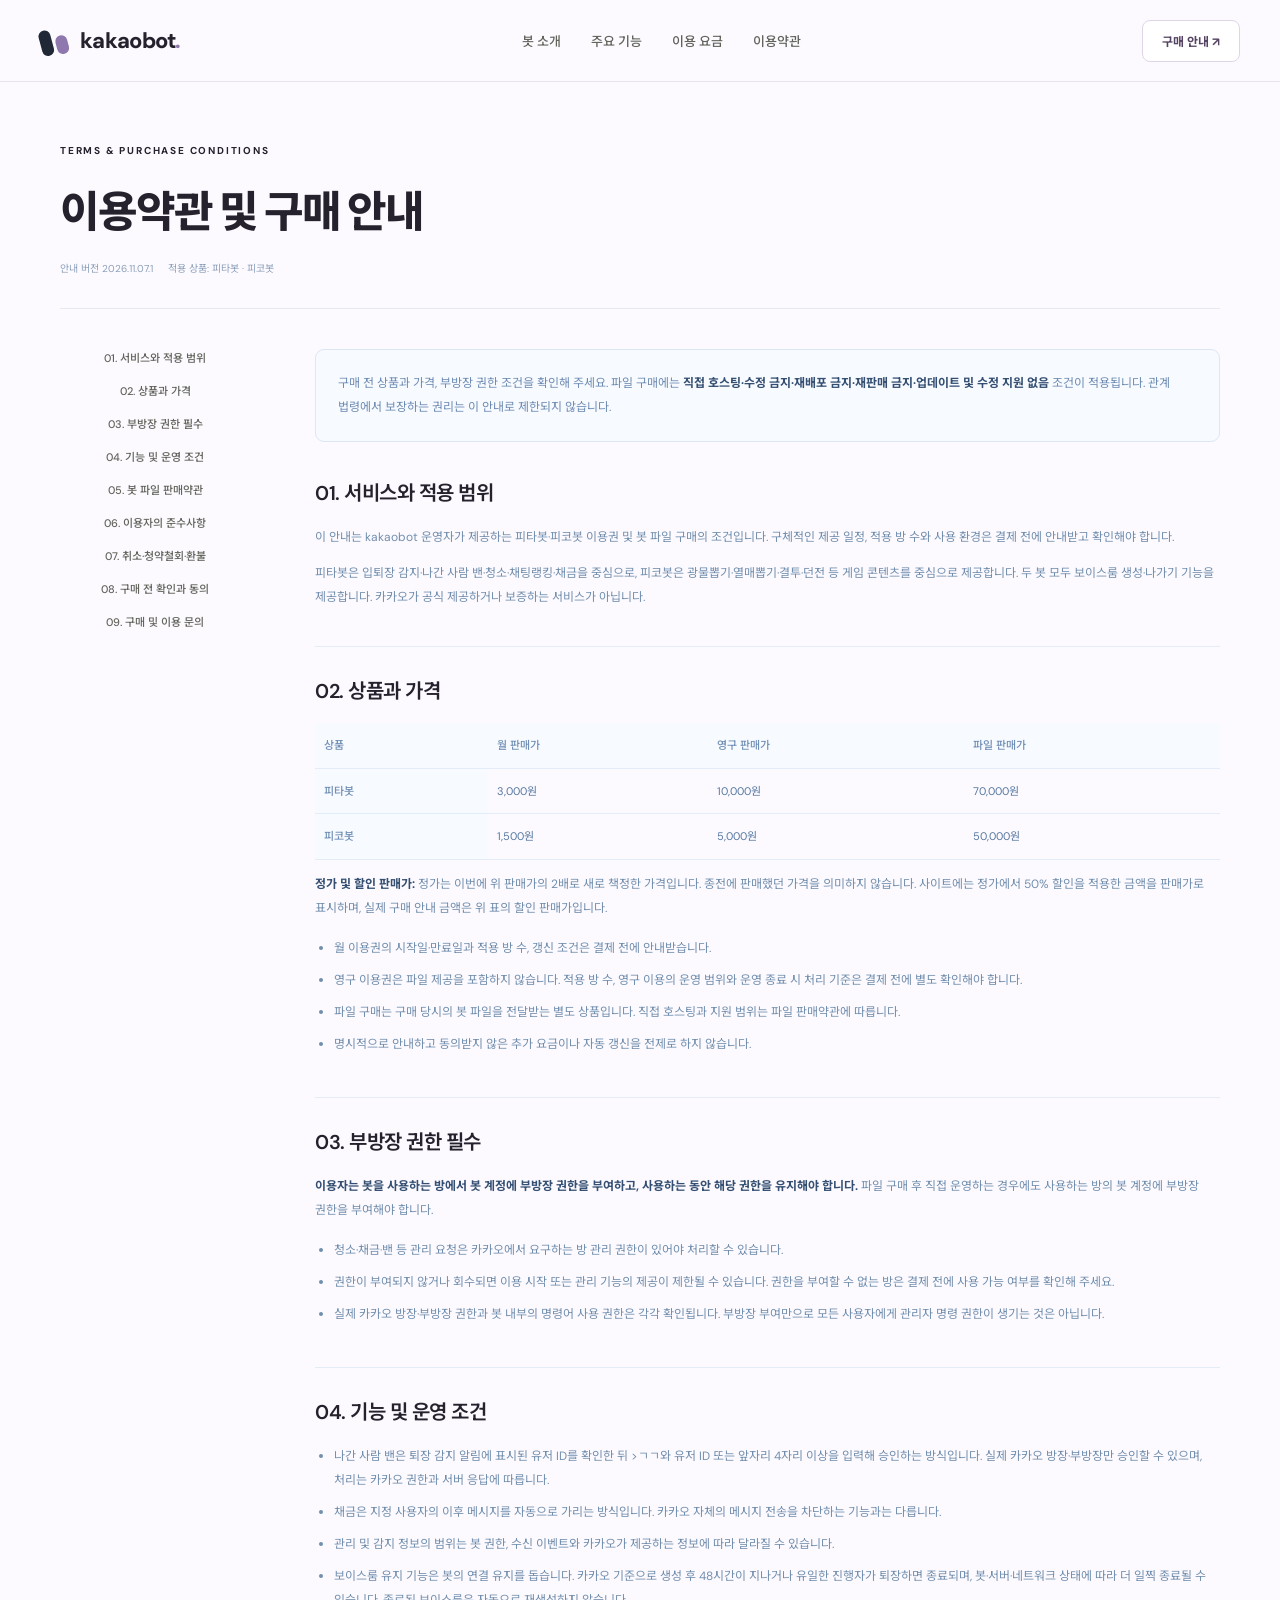
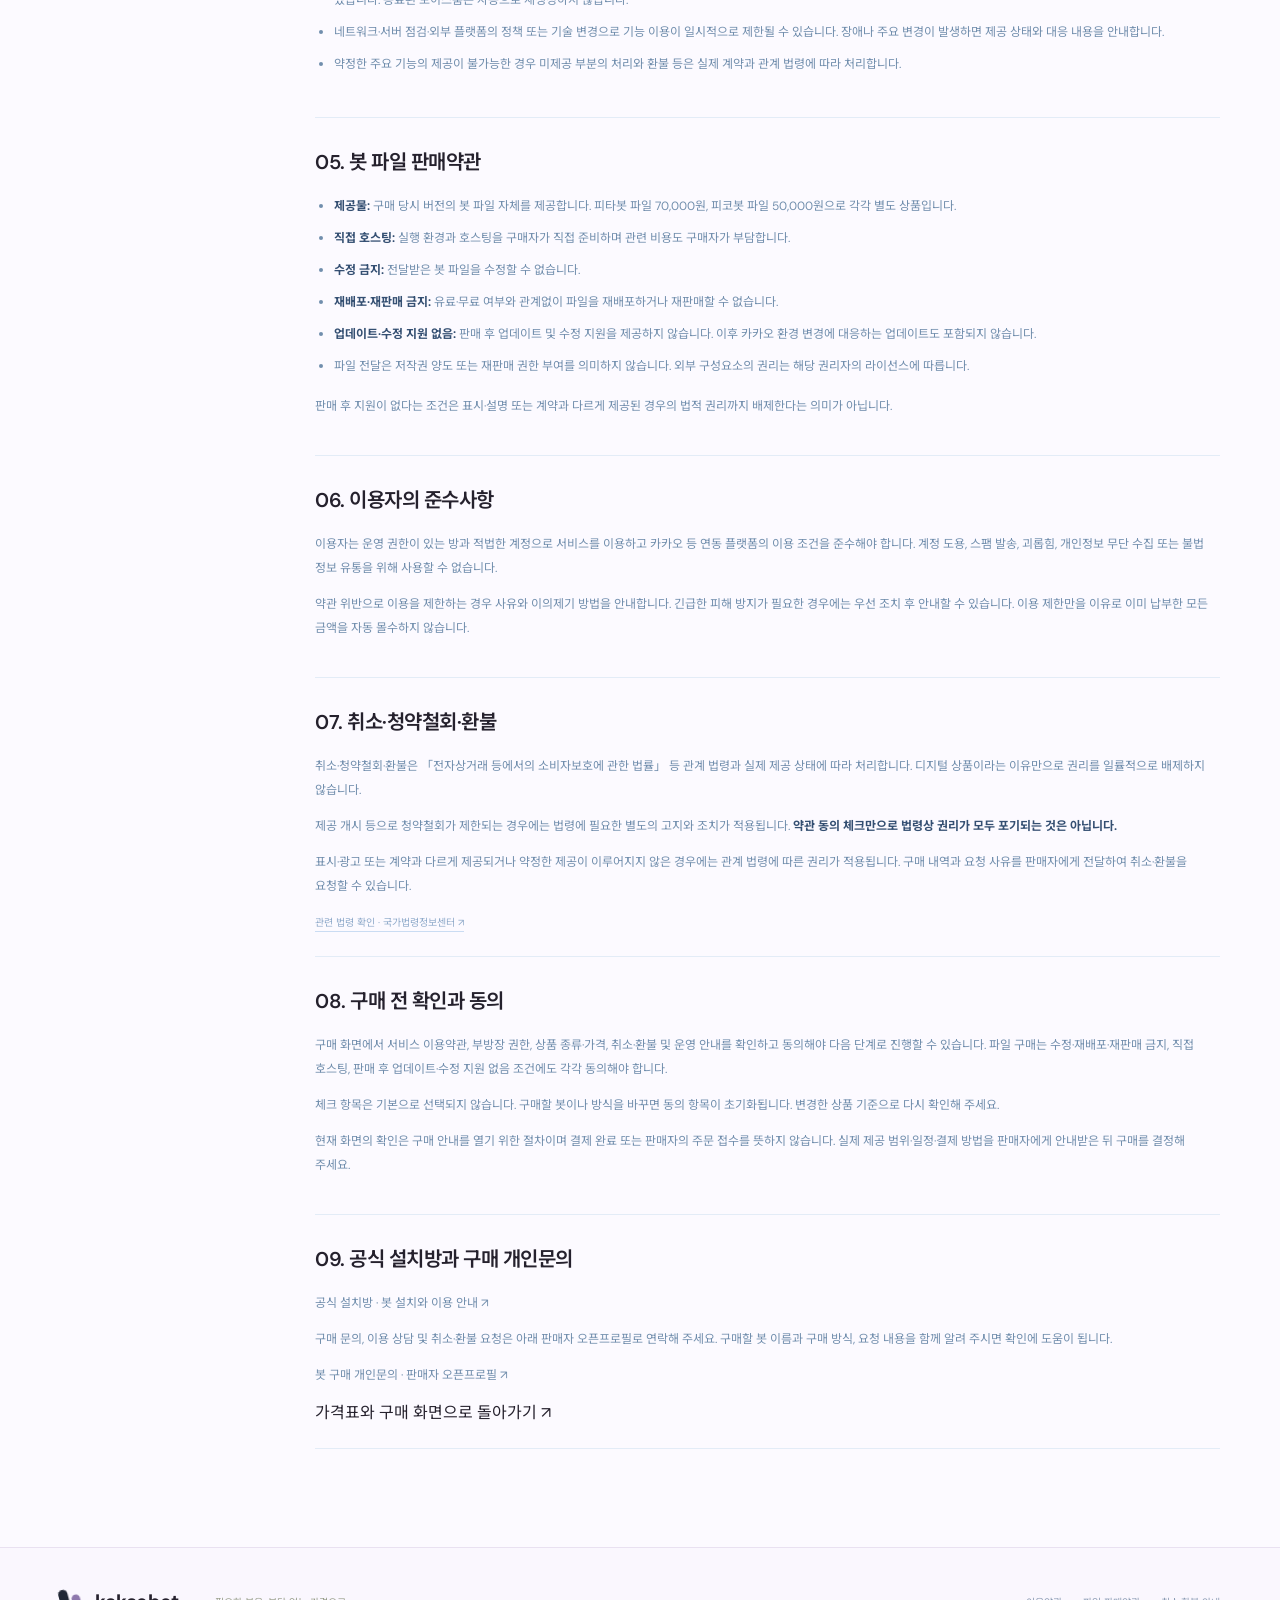
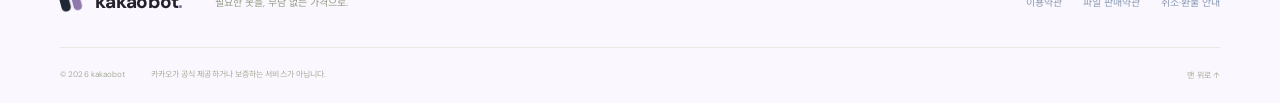
==== commit 4a24f925: "Restore the complete stylesheet for GitHub Pages" ====
--- a/terms/index.html
+++ b/terms/index.html
@@ -1,4 +1,4 @@
-<!doctype html><html lang="ko"><head><meta charset="utf-8"><meta name="viewport" content="width=device-width,initial-scale=1"><meta name="theme-color" content="#fcfaff"><title>이용약관 및 구매 안내 | kakaobot</title><link rel="icon" href="../favicon.svg"><link rel="stylesheet" href="../style.css"></head><body><header class="site-header">
+<!doctype html><html lang="ko"><head><meta charset="utf-8"><meta name="viewport" content="width=device-width,initial-scale=1"><meta name="theme-color" content="#fcfaff"><title>이용약관 및 구매 안내 | kakaobot</title><link rel="icon" href="../favicon.svg"><link rel="stylesheet" href="../style.css?v=2"></head><body><header class="site-header">
   <div class="nav-wrap">
     <a href="../" class="brand" aria-label="kakaobot 홈"><span class="brand-symbol"><i></i><i></i></span><span>kakaobot<span class="brand-dot">.</span></span></a>
     <nav aria-label="주 메뉴"><a href="../#bots">봇 소개</a><a href="../#features">주요 기능</a><a href="../#pricing">이용 요금</a><a href="./">이용약관</a></nav>
--- a/style.css
+++ b/style.css
@@ -1,5 +1,5 @@
 @import url('https://fonts.googleapis.com/css2?family=DM+Sans:wght@400;500;600;700&family=Noto+Sans+KR:wght@400;500;600;700;800;900&display=swap');
-:root{--ink:#252721;--muted:#777970;--paper:#faf9f6;--line:#e7e6df;--orange:#e97743;--purple:#9164c9;--radius:24px}*{box-sizing:border-box}html{scroll-behavior:smooth;scroll-padding-top:100px}body{margin:0;background:var(--paper);color:var(--ink);font-family:'DM Sans','Noto Sans KR',sans-serif;-webkit-font-smoothing:antialiased;word-break:keep-all}button,input,select,textarea{font:inherit}button,a{-webkit-tap-highlight-color:transparent}button{cursor:pointer}a{color:inherit;text-decoration:none}button{color:inherit}svg{width:24px;height:24px;flex-shrink:0}.svg-library{position:absolute;width:0;height:0;overflow:hidden}button:focus-visible,a:focus-visible,summary:focus-visible,…3780 tokens truncated…adius:18px;display:grid;grid-template-columns:1fr 1.55fr;padding:35px 38px;gap:45px}.policy-icon{font-size:25px;color:#a9b199;display:block;margin-bottom:13px}.file-policy h3{font-size:23px;line-height:1.55;letter-spacing:-.8px;margin:0 0 14px}.file-policy>div p{font-size:10px;color:#969f86;line-height:1.8;margin:0}.file-policy ul{padding:0;margin:0;list-style:none;display:grid;grid-template-columns:1fr 1fr;gap:25px 28px}.file-policy li{display:flex;align-items:flex-start;gap:10px}.file-policy li>span{font-size:9px;color:#b2baa4;padding-top:3px}.file-policy b{font-size:11px;font-weight:600}.file-policy li p{font-size:10px;line-height:1.8;color:#98a08c;margin:6px 0 0}.faq-section{display:grid;grid-template-columns:1fr 1.6fr;gap:75px;padding-top:20px;padding-bottom:104px}.faq-section .eyebrow{color:#929984;margin-bottom:17px}.faq-section>div>p:not(.eyebrow){font-size:11px;color:#969d8a;line-height:1.8;margin-top:21px}.faq-list{border-top:1px solid #dfe4d5}.faq-list details{border-bottom:1px solid #dfe4d5;padding:0}.faq-list summary{font-size:12px;font-weight:500;list-style:none;cursor:pointer;display:flex;justify-content:space-between;align-items:center;gap:20px;padding:24px 0;line-height:1.6}.faq-list summary::-webkit-details-marker{display:none}.faq-list summary>span{font-size:20px;color:#a8b196;font-weight:400;flex-shrink:0;transition:transform .2s}.faq-list details[open] summary>span{transform:rotate(45deg)}.faq-list details>p{font-size:11px;line-height:1.95;color:#8b957c;margin:0 24px 24px 0}.closing{text-align:center;background:#eee9e0;border:1px solid #e7e1d4;border-radius:24px;padding:52px 24px 49px;position:relative;overflow:hidden;margin-bottom:74px}.closing .eyebrow{font-size:9px;color:#9e9886;margin-bottom:14px}.closing h2{font-size:34px;line-height:1.5;letter-spacing:-1.5px;margin:0 0 27px}.closing .button{font-size:11px;padding:14px 20px}.closing-spark{font-size:130px;color:#ded4c0;position:absolute;left:8%;bottom:22px;transform:rotate(-10deg);line-height:1}.closing:after{content:'';position:absolute;right:-40px;top:-100px;width:300px;height:300px;border:1px solid #e0d8c6;border-radius:50%;pointer-events:none}footer{border-top:1px solid var(--line);padding:36px 0 22px}.footer-top{display:flex;align-items:center;gap:32px}.footer-top .brand{font-size:19px}.footer-top .brand-symbol{transform:scale(.85) rotate(-15deg);transform-origin:left center;width:24px}.footer-top>p{font-size:10px;color:#969d88}.footer-top>a:last-child{margin-left:auto;font-size:10px;color:#7e8872}.footer-top>a:last-child span{margin-left:15px}.footer-bottom{display:flex;align-items:center;gap:25px;margin-top:28px;padding-top:19px;border-top:1px solid #e8ebdf;color:#a8ad9a;font-size:8px;letter-spacing:.1px}.footer-bottom p{margin:0;line-height:1.8}.footer-bottom>a{margin-left:auto;white-space:nowrap}dialog{max-width:calc(100% - 32px);width:480px;border:1px solid #e5e5db;border-radius:22px;background:var(--paper);padding:0;color:var(--ink);box-shadow:0 35px 120px #252d2440}dialog::backdrop{background:#252b2270;backdrop-filter:blur(6px)}.order-modal{padding:34px;position:relative}.modal-close{position:absolute;right:18px;top:15px;border:0;background:transparent;font-size:29px;font-weight:400;color:#919782;padding:2px 5px;line-height:1}.order-modal .eyebrow{font-size:9px;color:#9c9c88;margin-bottom:18px}.order-modal h2{font-size:26px;letter-spacing:-1.2px;line-height:1.5;margin-right:10px}.modal-description{font-size:11px;color:#939a84;line-height:1.8;margin:10px 0 23px}.order-fields{display:grid;grid-template-columns:1fr 1fr;gap:12px}.order-fields label{font-size:10px;color:#949b85}.order-fields select{margin-top:8px;border:1px solid #dedfd3;background:white;border-radius:8px;padding:11px 8px;width:100%;font-size:12px;color:#535b46}.order-total{display:flex;justify-content:space-between;align-items:center;border-top:1px solid #e3e6d7;border-bottom:1px solid #e3e6d7;padding:18px 0;margin-top:20px;gap:15px;font-size:12px}.order-total strong{font-size:25px;letter-spacing:-1px}.order-conditions{font-size:10px;line-height:1.9;padding-left:16px;color:#8b947b;margin:16px 0}.contact-notice{padding:14px;background:#eeefe7;border-radius:8px;margin:20px 0 16px;font-size:10px;color:#879274}.contact-notice b{font-weight:600;color:#717d5e}.contact-notice p{margin:5px 0 0;font-size:10px;line-height:1.8}.copy-order{width:100%;font-size:12px;gap:10px}.order-text{width:100%;height:140px;background:#fff;border:1px solid #ddd;border-radius:8px;padding:10px;margin-top:12px;font-size:11px;color:#5b6450}.copy-fallback{border:0;background:transparent;text-decoration:underline;margin:14px auto 0;font-size:11px}.toast{position:fixed;bottom:30px;left:50%;transform:translate(-50%,20px);z-index:100;background:#2c3425;color:#fff;padding:13px 21px;border-radius:10px;font-size:12px;opacity:0;pointer-events:none;transition:opacity .2s,transform .2s;max-width:calc(100% - 32px);text-align:center;line-height:1.7}.toast.visible{opacity:1;transform:translate(-50%,0)}body.modal-open{overflow:hidden}.demo-gem{display:flex;align-items:center;gap:12px}.demo-gem svg{width:40px;height:45px}.demo-gem p{margin:0}.pico-bubble{background:#f2ecf9}.demo-line{display:block;color:#a0a391;font-size:9px;margin-top:5px}.animate-in{animation:appear .25s ease-out}@keyframes appear{from{opacity:.3;transform:translateY(5px)}to{opacity:1;transform:translateY(0)}}
+:root{--ink:#252721;--muted:#777970;--paper:#faf9f6;--line:#e7e6df;--orange:#e97743;--purple:#9164c9;--radius:24px}*{box-sizing:border-box}html{scroll-behavior:smooth;scroll-padding-top:100px}body{margin:0;background:var(--paper);color:var(--ink);font-family:'DM Sans','Noto Sans KR',sans-serif;-webkit-font-smoothing:antialiased;word-break:keep-all}button,input,select,textarea{font:inherit}button,a{-webkit-tap-highlight-color:transparent}button{cursor:pointer}a{color:inherit;text-decoration:none}button{color:inherit}svg{width:24px;height:24px;flex-shrink:0}.svg-library{position:absolute;width:0;height:0;overflow:hidden}button:focus-visible,a:focus-visible,summary:focus-visible,select:focus-visible{outline:3px solid #966cd1;outline-offset:5px}::selection{background:#efcfbb}.section-wrap{width:min(1160px,calc(100% - 96px));margin:0 auto}.skip-link{position:fixed;z-index:100;top:-100px;left:20px;background:white;padding:15px}.skip-link:focus{top:10px}.site-header{height:88px;position:sticky;top:0;z-index:30;background:rgba(250,249,246,.94);backdrop-filter:blur(18px);border-bottom:1px solid rgba(231,230,223,.7)}.nav-wrap{width:min(1280px,calc(100% - 80px));height:100%;margin:auto;display:flex;align-items:center;justify-content:space-between;gap:25px}.brand{display:inline-flex;align-items:center;gap:11px;font-size:22px;font-weight:800;letter-spacing:-.7px;white-space:nowrap}.brand b{font-size:19px;color:#a0a196;font-weight:400;margin:0 2px}.brand-dot{color:var(--orange)}.brand-symbol{display:flex;align-items:center;gap:3px;width:29px;transform:rotate(-15deg)}.brand-symbol i{display:block;width:12px;height:26px;background:var(--orange);border-radius:9px}.brand-symbol i+ i{background:#ae91d4;height:19px;transform:translateY(5px)}nav{display:flex;align-items:center;gap:30px;font-size:13px;font-weight:500}nav a{color:#62645c;transition:color .2s}nav a:hover{color:var(--orange)}.nav-cta{border:1px solid #d6d7cd;background:transparent;border-radius:999px;padding:11px 19px;font-size:12px;font-weight:600;display:flex;gap:18px;align-items:center}.nav-cta:hover{background:white}.hero{min-height:680px;padding-top:98px;padding-bottom:106px;display:grid;grid-template-columns:1.15fr 1fr;align-items:center;gap:45px}.eyebrow{font-size:10px;font-weight:700;letter-spacing:1.8px;margin:0 0 23px;line-height:1.7}.hero .eyebrow{display:flex;gap:10px;align-items:center;color:#66695e;letter-spacing:1.5px}.tiny-star{color:var(--orange);font-size:22px;line-height:1}.hero h1{font-size:76px;line-height:1.23;letter-spacing:-5.3px;font-weight:800;margin:0 0 28px}.hero h1>span{color:var(--orange)}.hero-description{font-size:16px;line-height:1.95;letter-spacing:-.5px;color:#6d7066;margin:0 0 33px}.hero-actions{display:flex;align-items:center;gap:28px}.button{display:inline-flex;align-items:center;justify-content:center;gap:24px;border:0;padding:17px 22px;border-radius:9px;font-size:13px;font-weight:600;transition:transform .2s,background .2s}.button.dark{background:#2a2d24;color:#fff}.button:hover{transform:translateY(-2px)}.button.dark:hover{background:#454a3a}.button svg{width:18px;height:18px}.text-link{font-size:12px;display:flex;gap:10px;align-items:center;border-bottom:1px solid #c3c6b7;padding:6px 0}.hero-footnote{display:flex;align-items:center;margin-top:36px;font-size:10px;color:#85877d;letter-spacing:-.1px}.mini-bot{width:26px;height:26px;border:2px solid var(--paper);border-radius:50%;font-weight:700;display:grid;place-items:center;font-size:10px}.pita-mini{background:#f5d8c7;color:#ad572c}.pico-mini{background:#e7ddf3;color:#7e59a9;margin-left:-7px;margin-right:9px}.hero-visual{position:relative;padding:27px 16px;min-width:0}.chat-preview{position:relative;background:white;border:1px solid #e7e8e0;border-radius:21px;box-shadow:0 22px 65px -24px #52583d3b;transform:rotate(-2deg);z-index:2;overflow:hidden;max-width:410px;margin:auto}.chat-top{padding:20px 22px;display:flex;align-items:center;gap:11px;border-bottom:1px solid #efefe9}.chat-room-icon{width:36px;height:36px;border-radius:12px;display:grid;place-items:center;background:#f1f1eb;font-size:20px;font-weight:700;color:#777b6a}.chat-top b{display:block;font-size:12px;letter-spacing:-.2px}.chat-top small{display:block;font-size:9px;color:#8e9185;margin-top:5px}.chat-dots{margin-left:auto;letter-spacing:2px;color:#9a9c91;font-size:10px}.chat-switch{display:flex;margin:17px 22px 0;padding:4px;background:#f4f3ef;border-radius:9px;gap:4px}.chat-switch button{flex:1;border:0;background:transparent;font-size:10px;border-radius:6px;padding:8px;transition:all .2s;color:#929386}.chat-switch button[aria-selected=true]{background:#fff;box-shadow:0 2px 5px #272c2010;color:#595c51;font-weight:700}.chat-body{min-height:285px;padding:22px 22px 20px}.chat-notice{font-size:9px;text-align:center;color:#92978a;margin-bottom:22px}.chat-message{display:flex;gap:9px;align-items:flex-start;margin-bottom:17px}.chat-avatar{width:29px;height:29px;background:#ffeadb;border-radius:10px;display:grid;place-items:center;color:#bf6338;font-size:12px;font-weight:800;flex-shrink:0}.chat-avatar.pico{background:#ece5f8;color:#8b67b7}.chat-name{display:block;font-size:9px;font-weight:700;margin:0 0 6px}.chat-name small{display:inline-block;margin-left:4px;background:#f0efe9;color:#8b8d83;font-size:7px;padding:2px 4px;border-radius:3px}.chat-bubble{background:#f7f6f0;padding:12px 14px;border-radius:0 12px 12px;font-size:10px;line-height:1.8;max-width:252px;color:#606457}.chat-bubble strong{color:#3e4535;font-weight:700}.chat-user{justify-content:flex-end}.chat-user .chat-bubble{background:#f7dbca;color:#79503a;border-radius:12px 0 12px 12px;padding:8px 13px;font-size:10px}.chat-user.purple .chat-bubble{background:#e7ddf5;color:#725398}.chat-bottom{padding:14px 21px;border-top:1px solid #efefe9;display:flex;justify-content:space-between;color:#9b9e91;font-size:8px}.chat-bottom>span+span{font-size:13px}.floating-label{position:absolute;z-index:3;background:#fff;border:1px solid #ebebe3;box-shadow:0 7px 24px #242b2010;font-size:10px;font-weight:600;border-radius:8px;display:flex;align-items:center;gap:8px;white-space:nowrap}.top-label{top:6px;right:-8px;transform:rotate(4deg);padding:13px 17px}.label-dot{width:7px;height:7px;border-radius:50%;background:#b2bc9f}.bottom-label{bottom:4px;left:-25px;transform:rotate(3deg);padding:10px 15px}.bottom-label svg{width:26px;height:26px}.orbit{position:absolute;border:1px solid #eae9df;border-radius:50%;width:480px;height:480px;top:0;left:-13px}.orbit-two{transform:scale(.88)}.sparkle{position:absolute;color:#b2ba9b;z-index:3}.sparkle-one{top:8px;left:-12px;font-size:34px}.sparkle-two{right:-24px;bottom:52px;font-size:47px;color:#bfacda}.intro-strip{border-top:1px solid var(--line);border-bottom:1px solid var(--line)}.strip-inner{display:flex;align-items:center;justify-content:space-between;padding-top:22px;padding-bottom:22px;gap:20px}.strip-inner>span{font-size:9px;letter-spacing:1.3px;color:#85897a;font-weight:600}.strip-inner p{margin:0;font-size:12px;color:#777b6c}.strip-end{display:flex;gap:22px;align-items:center}.strip-end>span{font-size:20px;line-height:1}.bots-section{padding-top:104px;padding-bottom:104px}.section-heading{display:flex;justify-content:space-between;align-items:flex-end;gap:40px;margin-bottom:40px}.section-heading .eyebrow{margin-bottom:17px;color:#8b8e7e}.section-heading h2,h2{font-size:39px;font-weight:700;line-height:1.4;letter-spacing:-2px;margin:0}.section-heading>p{color:#878b7e;font-size:12px;line-height:1.9;margin:0 0 5px}.product-grid{display:grid;grid-template-columns:1fr 1fr;gap:24px}.product-card{border:1px solid #e7e6de;border-radius:var(--radius);overflow:hidden;background:#fff;transition:transform .25s,box-shadow .25s}.product-card:hover{transform:translateY(-5px);box-shadow:0 16px 40px -20px #47473c30}.product-art{height:253px;position:relative;overflow:hidden;display:grid;place-items:center}.pita-art{background:#f7e8dc}.pico-art{background:#eae5f2}.art-kicker{position:absolute;top:24px;left:27px;font-size:8px;font-weight:600;letter-spacing:1.4px;color:#b28f75}.pico-art .art-kicker{color:#9886ad}.product-illustration{width:125px;height:144px;z-index:2;filter:drop-shadow(0 17px 11px #b96a3d30);transition:transform .35s}.shield-art{transform:rotate(-9deg) translateY(5px)}.gem-art{width:136px;height:140px;transform:rotate(9deg) translateY(6px);filter:drop-shadow(0 17px 12px #80619f35)}.product-card:hover .shield-art{transform:rotate(-3deg) translateY(0)}.product-card:hover .gem-art{transform:rotate(3deg) translateY(0)}.art-orbit{width:300px;height:300px;position:absolute;border:1px solid #e8c9b2;border-radius:50%;top:80px;left:calc(50% - 150px)}.pico-art .art-orbit{border-color:#d3c7e3}.art-chip{position:absolute;z-index:3;padding:9px 13px;background:#ffffffce;border-radius:7px;font-size:10px;font-weight:500;box-shadow:0 5px 15px #5f50310a;color:#8e6b52}.pico-art .art-chip{color:#87709f}.chip-one{top:91px;left:48px;transform:rotate(-8deg)}.chip-two{right:43px;bottom:63px;transform:rotate(7deg)}.art-star{position:absolute;right:62px;top:66px;font-size:35px;color:#d8ab87}.pico-art .art-star{color:#b49cce;font-size:29px}.art-number{position:absolute;bottom:20px;left:27px;font-size:8px;letter-spacing:1.4px;color:#a18e7d}.pico-art .art-number{color:#9c8dae}.product-copy{padding:29px 32px 24px}.product-title-row{display:flex;align-items:center;justify-content:space-between;gap:10px}.product-title-row h3{font-size:17px;margin:0;font-weight:800;letter-spacing:-.5px}.product-title-row h3 span{font-size:8px;font-weight:500;letter-spacing:1px;color:#8f9385;display:inline-block;margin-left:7px}.category-tag{font-size:7px;letter-spacing:.7px;color:#a2a493;padding:5px 7px;border:1px solid #e6e8dd;border-radius:4px;white-space:nowrap}.product-copy h4{font-size:29px;line-height:1.5;font-weight:700;letter-spacing:-1.2px;margin:23px 0 15px}.product-copy>p{font-size:12px;line-height:1.9;color:#8b8d81;margin:0 0 21px}.product-tags{display:flex;gap:6px;flex-wrap:wrap}.product-tags>span{font-size:9px;background:#f7f6f1;border-radius:5px;padding:6px 9px;color:#828675}.product-card-bottom{display:flex;align-items:center;justify-content:space-between;border-top:1px solid #eeeee7;margin-top:27px;padding-top:18px}.product-card-bottom p{margin:0;display:flex;align-items:baseline;gap:12px}.product-card-bottom small{font-size:10px;color:#999d8e}.product-card-bottom strong{font-size:24px;letter-spacing:-.8px}.product-card-bottom strong span{font-size:12px;font-weight:500;margin-left:3px}.round-link{width:37px;height:37px;border:1px solid #e4e6dc;background:white;border-radius:50%;display:grid;place-items:center;transition:background .2s}.round-link svg{width:18px;height:18px}.round-link:hover{background:#f0eee5}.feature-section{padding:90px 0 74px;background:#efefe9;border-top:1px solid #e6e7de;border-bottom:1px solid #e6e7de}.pill-tabs{display:inline-flex;align-items:center;background:#e4e6dd;padding:5px;border-radius:999px;gap:4px}.pill-tabs button{border:0;background:transparent;border-radius:999px;padding:11px 23px;font-size:12px;color:#868d78;white-space:nowrap;transition:background .2s,color .2s,box-shadow .2s}.pill-tabs button[aria-selected=true]{background:#fff;color:#333b29;box-shadow:0 2px 7px #3a46300a;font-weight:700}.pill-tabs span{margin-left:10px;font-size:13px}.feature-layout{display:grid;grid-template-columns:1.25fr 1fr;gap:31px}.feature-list{display:grid;grid-template-columns:1fr 1fr;gap:12px}.feature-button{text-align:left;border:1px solid #e0e2d8;border-radius:13px;padding:19px 19px 16px;background:#ffffff61;display:flex;flex-direction:column;align-items:flex-start;min-height:140px;transition:background .2s,border-color .2s}.feature-button:hover{background:#fff}.feature-button[aria-pressed=true]{background:#fff;border-color:#d4ab8c;box-shadow:0 0 0 1px #d4ab8c}.pico-theme .feature-button[aria-pressed=true]{border-color:#b6a1ce;box-shadow:0 0 0 1px #b6a1ce}.feature-symbol{font-size:17px;color:#b48c6e;line-height:1;margin-bottom:13px}.pico-theme .feature-symbol{color:#9d7abc}.feature-button h3{font-size:12px;margin:0 0 7px;font-weight:700}.feature-button p{font-size:10px;line-height:1.75;color:#8b9180;margin:0}.feature-detail{border-radius:16px;background:#f9faf5;border:1px solid #e0e3d5;display:flex;flex-direction:column;justify-content:space-between;padding:27px;min-width:0}.detail-topline{display:flex;justify-content:space-between;align-items:center;font-size:8px;font-weight:600;letter-spacing:1.4px;color:#9a9f8e;margin-bottom:32px}.detail-topline>span+span{letter-spacing:3px}.feature-detail h3{font-size:25px;line-height:1.5;letter-spacing:-1px;margin:0 0 15px}.feature-detail .detail-description{font-size:12px;color:#8a917d;line-height:1.9;margin:0 0 26px}.command-box{background:#292f24;border:1px solid #343f2a;border-radius:10px;padding:17px;display:flex;justify-content:space-between;gap:10px;align-items:center;min-height:65px}.command-box code{color:#e0e7d3;font-size:12px;white-space:pre-wrap;overflow-wrap:anywhere;word-break:break-word}.command-box button{border:0;background:#ffffff12;color:#c0caae;border-radius:6px;padding:7px;display:flex}.command-box button svg{width:15px;height:15px}.detail-caption{font-size:9px;color:#a0a591;margin:13px 0 0;line-height:1.8}.detail-footer{font-size:8px;letter-spacing:1.3px;color:#a7ac99;border-top:1px solid #e5e9dc;margin-top:28px;padding-top:18px;display:flex;justify-content:space-between}.feature-disclaimer{font-size:9px;line-height:1.9;color:#929884;margin:21px 0 0;text-align:right}.pricing-section{padding-top:106px;padding-bottom:92px}.pricing-head{text-align:center}.pricing-head .eyebrow{color:#949784;margin-bottom:16px}.pricing-head h2{font-size:40px;margin-bottom:13px}.pricing-head>p:not(.eyebrow){color:#909581;font-size:12px;margin:0}.pricing-tabs{margin-top:30px;background:#eeefe8}.pricing-tabs button{font-size:11px;padding:11px 23px}.price-grid{display:grid;grid-template-columns:1fr 1fr;gap:22px;max-width:850px;margin:37px auto 0}.price-card{padding:30px 31px;border:1px solid #e4e6dc;background:#fff;border-radius:17px;display:flex;flex-direction:column}.price-card-top{display:flex;justify-content:space-between;align-items:center;gap:12px}.price-identity{display:flex;align-items:center;gap:11px}.price-icon{width:38px;height:38px;border-radius:11px;display:grid;place-items:center;background:#f8e8dc}.price-icon svg{width:22px;height:26px}.price-card.pico .price-icon{background:#eee7f6}.price-identity h3{font-size:16px;letter-spacing:-.5px;margin:0}.price-identity small{display:block;font-size:8px;letter-spacing:1px;color:#a0a38f;margin-top:4px}.price-plan-tag{font-size:9px;border:1px solid #e9ebe2;border-radius:5px;color:#8e9680;padding:6px 8px;white-space:nowrap}.price-amount{font-size:42px;letter-spacing:-1.8px;font-weight:700;margin:29px 0 8px;line-height:1.2}.price-amount small{font-size:14px;font-weight:500;letter-spacing:0;margin-left:3px}.price-amount>span{font-size:10px;font-weight:400;color:#a4aa97;letter-spacing:0;margin-left:7px}.price-description{color:#979f88;font-size:11px;margin:0 0 23px}.price-card ul{list-style:none;padding:21px 0 0;margin:0;border-top:1px solid #ecede6;display:grid;gap:12px}.price-card li{font-size:11px;display:flex;gap:8px;align-items:center;color:#7d8670}.price-card li svg{width:14px;height:14px;color:#bc8866}.price-card.pico li svg{color:#ab8acb}.price-card>.button{margin-top:29px;width:100%;background:#f8e9df;color:#a76c45;font-size:11px;padding:14px}.price-card.pico>.button{background:#eee7f6;color:#8b68af}.price-card>.button:hover{filter:brightness(.97)}.plan-note{text-align:center;color:#a3aa95;font-size:10px;line-height:1.8;margin:19px auto 0;max-width:800px;min-height:18px}.file-policy{margin-top:64px;background:#eeefe8;border:1px solid #e5e8dc;border-radius:18px;display:grid;grid-template-columns:1fr 1.55fr;padding:35px 38px;gap:45px}.policy-icon{font-size:25px;color:#a9b199;display:block;margin-bottom:13px}.file-policy h3{font-size:23px;line-height:1.55;letter-spacing:-.8px;margin:0 0 14px}.file-policy>div p{font-size:10px;color:#969f86;line-height:1.8;margin:0}.file-policy ul{padding:0;margin:0;list-style:none;display:grid;grid-template-columns:1fr 1fr;gap:25px 28px}.file-policy li{display:flex;align-items:flex-start;gap:10px}.file-policy li>span{font-size:9px;color:#b2baa4;padding-top:3px}.file-policy b{font-size:11px;font-weight:600}.file-policy li p{font-size:10px;line-height:1.8;color:#98a08c;margin:6px 0 0}.faq-section{display:grid;grid-template-columns:1fr 1.6fr;gap:75px;padding-top:20px;padding-bottom:104px}.faq-section .eyebrow{color:#929984;margin-bottom:17px}.faq-section>div>p:not(.eyebrow){font-size:11px;color:#969d8a;line-height:1.8;margin-top:21px}.faq-list{border-top:1px solid #dfe4d5}.faq-list details{border-bottom:1px solid #dfe4d5;padding:0}.faq-list summary{font-size:12px;font-weight:500;list-style:none;cursor:pointer;display:flex;justify-content:space-between;align-items:center;gap:20px;padding:24px 0;line-height:1.6}.faq-list summary::-webkit-details-marker{display:none}.faq-list summary>span{font-size:20px;color:#a8b196;font-weight:400;flex-shrink:0;transition:transform .2s}.faq-list details[open] summary>span{transform:rotate(45deg)}.faq-list details>p{font-size:11px;line-height:1.95;color:#8b957c;margin:0 24px 24px 0}.closing{text-align:center;background:#eee9e0;border:1px solid #e7e1d4;border-radius:24px;padding:52px 24px 49px;position:relative;overflow:hidden;margin-bottom:74px}.closing .eyebrow{font-size:9px;color:#9e9886;margin-bottom:14px}.closing h2{font-size:34px;line-height:1.5;letter-spacing:-1.5px;margin:0 0 27px}.closing .button{font-size:11px;padding:14px 20px}.closing-spark{font-size:130px;color:#ded4c0;position:absolute;left:8%;bottom:22px;transform:rotate(-10deg);line-height:1}.closing:after{content:'';position:absolute;right:-40px;top:-100px;width:300px;height:300px;border:1px solid #e0d8c6;border-radius:50%;pointer-events:none}footer{border-top:1px solid var(--line);padding:36px 0 22px}.footer-top{display:flex;align-items:center;gap:32px}.footer-top .brand{font-size:19px}.footer-top .brand-symbol{transform:scale(.85) rotate(-15deg);transform-origin:left center;width:24px}.footer-top>p{font-size:10px;color:#969d88}.footer-top>a:last-child{margin-left:auto;font-size:10px;color:#7e8872}.footer-top>a:last-child span{margin-left:15px}.footer-bottom{display:flex;align-items:center;gap:25px;margin-top:28px;padding-top:19px;border-top:1px solid #e8ebdf;color:#a8ad9a;font-size:8px;letter-spacing:.1px}.footer-bottom p{margin:0;line-height:1.8}.footer-bottom>a{margin-left:auto;white-space:nowrap}dialog{max-width:calc(100% - 32px);width:480px;border:1px solid #e5e5db;border-radius:22px;background:var(--paper);padding:0;color:var(--ink);box-shadow:0 35px 120px #252d2440}dialog::backdrop{background:#252b2270;backdrop-filter:blur(6px)}.order-modal{padding:34px;position:relative}.modal-close{position:absolute;right:18px;top:15px;border:0;background:transparent;font-size:29px;font-weight:400;color:#919782;padding:2px 5px;line-height:1}.order-modal .eyebrow{font-size:9px;color:#9c9c88;margin-bottom:18px}.order-modal h2{font-size:26px;letter-spacing:-1.2px;line-height:1.5;margin-right:10px}.modal-description{font-size:11px;color:#939a84;line-height:1.8;margin:10px 0 23px}.order-fields{display:grid;grid-template-columns:1fr 1fr;gap:12px}.order-fields label{font-size:10px;color:#949b85}.order-fields select{margin-top:8px;border:1px solid #dedfd3;background:white;border-radius:8px;padding:11px 8px;width:100%;font-size:12px;color:#535b46}.order-total{display:flex;justify-content:space-between;align-items:center;border-top:1px solid #e3e6d7;border-bottom:1px solid #e3e6d7;padding:18px 0;margin-top:20px;gap:15px;font-size:12px}.order-total strong{font-size:25px;letter-spacing:-1px}.order-conditions{font-size:10px;line-height:1.9;padding-left:16px;color:#8b947b;margin:16px 0}.contact-notice{padding:14px;background:#eeefe7;border-radius:8px;margin:20px 0 16px;font-size:10px;color:#879274}.contact-notice b{font-weight:600;color:#717d5e}.contact-notice p{margin:5px 0 0;font-size:10px;line-height:1.8}.copy-order{width:100%;font-size:12px;gap:10px}.order-text{width:100%;height:140px;background:#fff;border:1px solid #ddd;border-radius:8px;padding:10px;margin-top:12px;font-size:11px;color:#5b6450}.copy-fallback{border:0;background:transparent;text-decoration:underline;margin:14px auto 0;font-size:11px}.toast{position:fixed;bottom:30px;left:50%;transform:translate(-50%,20px);z-index:100;background:#2c3425;color:#fff;padding:13px 21px;border-radius:10px;font-size:12px;opacity:0;pointer-events:none;transition:opacity .2s,transform .2s;max-width:calc(100% - 32px);text-align:center;line-height:1.7}.toast.visible{opacity:1;transform:translate(-50%,0)}body.modal-open{overflow:hidden}.demo-gem{display:flex;align-items:center;gap:12px}.demo-gem svg{width:40px;height:45px}.demo-gem p{margin:0}.pico-bubble{background:#f2ecf9}.demo-line{display:block;color:#a0a391;font-size:9px;margin-top:5px}.animate-in{animation:appear .25s ease-out}@keyframes appear{from{opacity:.3;transform:translateY(5px)}to{opacity:1;transform:translateY(0)}}
 @media(min-width:1500px){.hero{min-height:710px}.hero h1{font-size:82px}.hero-visual{padding-right:32px}.chat-preview{max-width:420px}.hero-description{font-size:17px}}
 @media(max-width:1100px){.section-wrap{width:calc(100% - 72px)}.nav-wrap{width:calc(100% - 60px)}.hero{gap:20px}.hero h1{font-size:65px;letter-spacing:-4px}.hero-actions{gap:18px}.hero-actions .button{padding:16px 17px;font-size:11px;gap:13px}.hero-actions .text-link{font-size:11px}.orbit{width:400px;height:400px;top:24px}.top-label{right:-1px}.bottom-label{left:-7px}.hero-visual{padding-left:12px;padding-right:12px}.product-copy{padding:26px}.product-title-row{align-items:flex-start}.category-tag{font-size:6px}.product-title-row h3 span{display:block;margin:5px 0 0}.chip-one{left:30px}.chip-two{right:23px}.feature-layout{gap:22px;grid-template-columns:1.3fr 1fr}.feature-detail{padding:24px}.feature-button{padding:17px;min-height:145px}.file-policy{gap:30px;padding:31px}.faq-section{gap:45px}.closing-spark{left:6%;font-size:100px}}
 @media(max-width:800px){.section-wrap{width:calc(100% - 44px)}.nav-wrap{width:calc(100% - 40px)}.brand{font-size:19px}.brand-symbol{transform:scale(.85) rotate(-15deg);transform-origin:left center;width:24px}nav{gap:19px;font-size:11px}nav a:last-child{display:none}.nav-cta{font-size:10px;padding:10px 13px;gap:10px}.site-header{height:73px}.hero{grid-template-columns:1fr 1fr;gap:17px;padding-top:80px;padding-bottom:88px;min-height:580px}.hero h1{font-size:52px;letter-spacing:-3.3px}.hero .eyebrow{font-size:8px;letter-spacing:1px}.hero-description{font-size:12px;line-height:1.9}.hero-actions{flex-wrap:wrap;gap:15px}.hero-actions .button{font-size:10px}.hero-footnote{font-size:8px;margin-top:26px}.mini-bot{width:23px;height:23px;font-size:9px}.chat-top{padding:16px}.chat-top b{font-size:10px}.chat-top small{font-size:8px}.chat-room-icon{width:29px;height:29px;font-size:16px}.chat-switch{margin:12px 13px 0}.chat-switch button{font-size:9px;padding:7px 2px}.chat-body{padding:18px 13px 14px;min-height:265px}.chat-bubble{font-size:9px;padding:10px;max-width:210px}.chat-name{font-size:8px}.chat-avatar{width:24px;height:24px;border-radius:8px;font-size:10px}.chat-message{gap:6px}.chat-notice{font-size:8px}.chat-bottom{padding:12px;font-size:7px;gap:9px}.floating-label{font-size:8px;padding:9px 10px}.top-label{top:8px;right:-8px}.bottom-label{bottom:5px;left:-20px}.bottom-label svg{width:22px;height:22px}.orbit{width:320px;height:320px;top:52px;left:-10px}.sparkle-one{font-size:25px;left:-5px;top:13px}.sparkle-two{font-size:33px;right:-7px;bottom:40px}.strip-inner>span{font-size:7px;letter-spacing:.6px}.strip-inner p{font-size:10px}.strip-end{display:none!important}.bots-section{padding-top:76px;padding-bottom:75px}.section-heading{gap:22px;margin-bottom:30px}.section-heading h2,h2{font-size:31px;letter-spacing:-1.5px}.eyebrow{font-size:8px;letter-spacing:1.4px}.section-heading>p{font-size:10px}.product-grid{gap:18px}.product-art{height:220px}.art-kicker{font-size:6px;left:20px}.product-illustration{width:99px;height:119px}.gem-art{width:113px;height:120px}.chip-one{left:20px;top:84px}.chip-two{right:18px;bottom:48px}.art-chip{font-size:8px;padding:7px 9px}.art-star{right:29px;top:67px;font-size:28px}.pico-art .art-star{font-size:25px}.art-orbit{width:240px;height:240px;left:calc(50% - 120px)}.art-number{left:21px;font-size:7px}.product-copy{padding:23px}.product-title-row h3{font-size:16px}.category-tag{display:none}.product-title-row h3 span{display:inline-block;margin:0 0 0 5px;font-size:7px}.product-copy h4{font-size:25px;margin-top:19px}.product-copy>p{font-size:10px}.desktop-br{display:none}.product-tags{gap:5px}.product-tags>span{font-size:8px;padding:5px 7px}.product-card-bottom strong{font-size:22px}.product-card-bottom small{font-size:9px}.feature-section{padding-top:73px;padding-bottom:55px}.feature-layout{grid-template-columns:1fr 1fr;gap:17px}.feature-list{gap:10px}.feature-button{padding:13px;min-height:142px}.feature-button h3{font-size:10px}.feature-button p{font-size:8px}.feature-symbol{font-size:15px;margin-bottom:10px}.feature-detail{padding:21px}.feature-detail h3{font-size:22px}.feature-detail .detail-description{font-size:10px}.command-box{padding:12px;min-height:60px}.command-box code{font-size:10px}.detail-caption{font-size:8px}.detail-topline{font-size:7px;letter-spacing:1px}.detail-footer{font-size:6px;letter-spacing:1px}.pill-tabs button{padding:10px 19px;font-size:11px}.pricing-section{padding-top:78px;padding-bottom:70px}.pricing-head h2{font-size:33px}.file-policy{padding:26px;grid-template-columns:1fr 1.6fr;gap:25px}.file-policy h3{font-size:20px}.file-policy ul{gap:23px 17px}.file-policy b{font-size:10px}.file-policy li p{font-size:9px}.file-policy>div p{font-size:9px}.price-card{padding:25px}.price-amount{font-size:36px}.faq-section{padding-bottom:75px;gap:32px;grid-template-columns:1fr 1.5fr}.faq-section h2{font-size:30px}.faq-section>div>p:not(.eyebrow){font-size:10px}.faq-list summary{font-size:10px;padding:21px 0}.faq-list details>p{font-size:10px}.closing{padding:42px 20px;margin-bottom:55px}.closing h2{font-size:29px}.closing-spark{left:4%;font-size:78px;bottom:50px}.footer-top{gap:21px}.footer-top>p{font-size:9px}.footer-top>a:last-child{font-size:9px}.footer-bottom{font-size:7px}}
